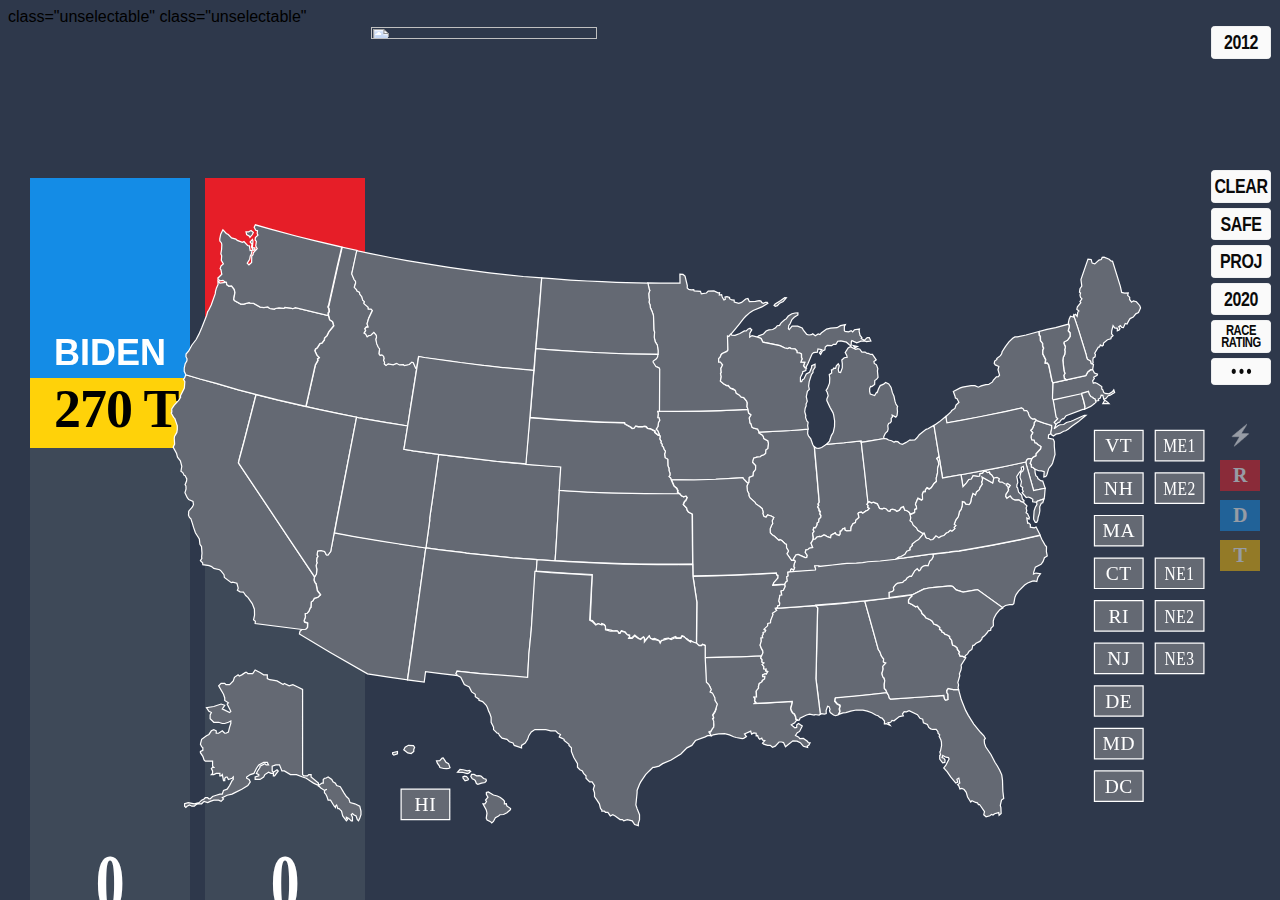
==== electoral.html @ 4f3a5878 "Add files via upload" ====
<!DOCTYPE html>
<html lang="en">
<head>
	<meta charset="UTF-8">
	<title>Road to 270</title>
	<meta name="viewport" content="width=device-width, initial-scale=2">
	<script src="assets/scripts/jquery-3.5.1.min.js"></script>
</head>

<body id="bkgdGrad" scroll="no" style="overflow: hidden;" onload="loadStart()">
<div id="loadOverlay" style="background-color: rgb(26,33,44); position:absolute; top:0px; left:0px; width:100%; height:120%; z-index:2000;"></div>

<div id="data" class="grayState"></div>

<table id="startAnimBox" class="unselectable"></table>

<table id="longPressDataBox"> class="unselectable" <th id="stateDetailText"></th></table>

<div id="tallyBackgroundLeft" onclick="selectDem()"></div>
<div id="tallyBackgroundRight" onclick="selectRep()"></div>

<div id="demTally" onclick="selectDem()"></div>
<div id="gopTally" onclick="selectRep()"></div>

<table id="demBar" class="unselectable" onclick="selectDem()"><th id="blueTotal">0</th></table>
<table id="gopBar" class="unselectable" onclick="selectRep()"><th id="redTotal">0</th></table>

<table id="demCandidate" class="unselectable" onclick="selectDem()"></table>
<table id="gopCandidate" class="unselectable" onclick="selectRep()"></table>

<table id="gopSurname" class="unselectable" onclick="selectRep()"><th id="redSurname">DEM</th></table>
<table id="demSurname" class="unselectable" onclick="selectDem()"><th id="blueSurname">GOP</th></table>

<img src="assets/images/candidates/biden.png" id="demImg" onclick="selectDem()">
<img src="assets/images/party/smallRColor.png" id="gopImg" onclick="selectRep()">

<table id="candidateCoverLeft"></table>
<table id="candidateCoverRight"></table>

<table id="tallyCoverBox"></table>

<table id="pathsBox"> class="unselectable"</table>

<div id="totalToWin" class="unselectable" onclick="removeSelections()"></div>
<table id="totalToWinText" class="unselectable"><th onclick="removeSelections()"; id="centerTextSet"></th></table>
<img src="tick.gif" id="tickGif"/>

<table id="bottomBar"><th style="font-size: 56px; line-height: 90px; text-align:center; opacity: 1"></th></table>
<table id="controlBar"></table>

<table id="buttonBlank" class="buttonDefault unselectable">
<th onclick="clearStates()" oncontextmenu="emptyStates()">CLEAR</th>
</table>

<table id="buttonSafe" class="buttonDefault unselectable">
<th onclick="safeStates()" class="unselectable" oncontextmenu="safeStatesFill()" >SAFE</th>
</table>

<table id="button2024" class="buttonDefault unselectable">
<th onclick="pres2024()" oncontextmenu="reloadPage()">PROJ</th>
</table>

<table id="button2020" class="buttonDefault unselectable"><th onclick="pres2020()">2020</th></table>
<table id="button2016" class="buttonDefault isHidden unselectable"><th onclick="pres2016()" oncontextmenu="pres2012()">2016</th></table>
<table id="button2012" class="buttonDefault unselectable"><th onclick="pres2012()">2012</th></table>

<table id="buttonCNNratings" class="buttonDefault unselectable">
<th style="font-size: 14px; line-height: 12px; letter-spacing: -0.5px; text-align:center;" onclick="cnnRating()">RACE RATING</th>
</table>

<table id="buttonPollsClose" class="buttonDefaultSlim isHidden unselectable">
<th onclick="closePolls()" oncontextmenu="pollsAtSeven()">POLLS</th>
</table>

<table id="buttonSolidify" class="buttonDefaultSlim isHidden unselectable">
<th onclick="darkenAll()" oncontextmenu="lightenAll()">DARKEN</th>
</table>

<table id="buttonFill" class="buttonDefaultSlim isHidden unselectable">
<th onclick="fillBlue()" oncontextmenu="fillRed()">FILL</th>
</table>

<table id="buttonHighlightStates" class="buttonDefaultSlim isHidden unselectable">
<th onclick="toggleColor()" oncontextmenu="toggleColor()">TOGGLE</th>
</table>

<table id="buttonElectoralCollege" class="buttonDefaultSlim isHidden unselectable">
<th id="buttonElectoralCollegeText" onclick="selectElectoralCollege()"></th>
</table>

<table id="buttonShowHideColors" class="buttonDefaultSlim isHidden unselectable">
<th id="buttonShowHideColorsText" onclick="clickShowHideColors(); setTimeout(hideMenu, 1250)" oncontextmenu="toggleColor(); setTimeout(hideMenu, 1250)">COLORS</th>
</table>

<table id="buttonShowHideStateLabel" class="buttonDefaultSlim isHidden unselectable">
<th id="buttonShowHideStateLabelText" onclick="clickShowHideStateLabels(); setTimeout(hideMenu, 1250)" oncontextmenu="clickShowHideStateLabels(); electoralText(); setTimeout(hideMenu, 1250)" >LABELS</th>
</table>

<table id="buttonLabelText" class="buttonDefaultSlim isHidden unselectable">
<th id="buttonLabelTextText" onclick="electoralText(); setTimeout(hideMenu, 1250)">TEXT</th>
</table>

<table id="buttonPaths" class="buttonDefaultSlim isHidden unselectable">
<th onclick="showPaths()">PATHS</th>
</table>

<table id="buttonMenu" class="buttonDefaultSlim unselectable"><th onclick="showHideMenu()">···</th></table>

<table id="buttonSelectedMagic" class="unselectable partyButton"><th>⚡</th></table>
<table id="buttonSelectedDem" class="unselectable partyButton"><th>D</th></table>
<table id="buttonSelectedRep" class="unselectable partyButton"><th>R</th></table>
<table id="buttonSelectedToss" class="unselectable partyButton"><th>T</th></table>

<table id="buttonAreaRemoveSelection" class="buttonDefault unselectable" onclick="removeSelections()"></table>
<table id="buttonAreaSelectedMagic" class="buttonDefault unselectable" onclick="selectMagic()" oncontextmenu="toggleColor()"></table>
<table id="buttonAreaSelectedDem" class="buttonDefault unselectable" onclick="selectDem()"></table>
<table id="buttonAreaSelectedRep" class="buttonDefault unselectable" onclick="selectRep()"></table>
<table id="buttonAreaSelectedToss" class="buttonDefault unselectable" onclick="selectToss()" oncontextmenu="toggleColor()"></table>

<table id="pollsAtSeven" table-layout:fixed; class="pollButton unselectable">
<th onclick="pollsAtSeven();centerText()"; oncontextmenu="pollsAtSeven();safeStatesFill()" >POLLS<br>7PM</th>
</table>

<table id="pollsAtSevenThirty" table-layout:fixed; class="pollButton unselectable">
<th onclick="pollsAtSevenThirty();centerText()"; oncontextmenu="pollsAtSevenThirty();safeStatesFill()" >POLLS<br>7:30PM</th>
</table>

<table id="pollsAtEight" table-layout:fixed; class="pollButton unselectable">
<th onclick="pollsAtEight();centerText()"; oncontextmenu="pollsAtEight();safeStatesFill()" >POLLS<br>8PM</th>
</table>

<table id="pollsAtEightThirty" table-layout:fixed; class="pollButton unselectable">
<th onclick="pollsAtEightThirty();centerText()"; oncontextmenu="pollsAtEightThirty();safeStatesFill()" >POLLS<br>8:30PM</th>
</table>

<table id="pollsAtNine" table-layout:fixed; class="pollButton unselectable">
<th onclick="pollsAtNine();centerText()"; oncontextmenu="pollsAtNine();safeStatesFill()" >POLLS<br>9PM</th>
</table>

<table id="pollsAtTen" table-layout:fixed; class="pollButton unselectable">
<th onclick="pollsAtTen();centerText()"; oncontextmenu="pollsAtTen();safeStatesFill()" >POLLS<br>10PM</th>
</table>

<table id="pollsAtEleven" table-layout:fixed; class="pollButton unselectable">
<th onclick="pollsAtEleven();centerText()"; oncontextmenu="pollsAtEleven();safeStatesFill()" >POLLS<br>11PM</th>
</table>

<table id="pollsAtTwelve" table-layout:fixed; class="pollButton unselectable">
<th onclick="pollsAtTwelve();centerText()"; oncontextmenu="pollsAtTwelve();safeStatesFill()" >POLLS<br>12AM</th>
</table>

<table id="pollsAtOne" table-layout:fixed; class="pollButton unselectable">
<th onclick="pollsAtOne();centerText()"; oncontextmenu="pollsAtOne();safeStatesFill()">POLLS<br>1AM</th>
</table>

<div class= "mapHolder unselectable" id="nationalMap"> <svg width="1040" height="680" viewBox="0 0 855 540">
<g id="map">
	<path id="AK" class="state" d="M109,385v68l1,1h3l1-1h2v2l6,5v2l3-2h1v-3l1-1h1l2-1l3,2l1,2l2,1l1,2l3,1l3,5l2,3l2,2l1,3l4,1l4,2l1,4v3l-1,3l-1,2
		l-1-1l-1-3l-2-1l-1-1l-1,1l1,2v3h-1l-2-2l-2-1v1l1,1l-1,1l-3-4l-1-4l-1-1l-1-1h-1l-1-3l-1,1v1l-1-1l-3-5h-2l-1-3l-1-2l-1-1v-2l2-1
		l0,0l-2,1l-3-2l-2-2l-4-2l-3-2l-3-2l-3-1l-5-2h-4h-1l-5-3h-2l-2-5h-3l-3,1v4l1,1l3-2l1,1l-3,4h-1v-2h-2l-2-1l-3,2l-1,2l-3,2h-4v-2
		l3-1v-1l-2-1l1-2l2-3v-1l4-2l1,1h2l-1-2h-3l-4,2l-2,3l-1,2l-1,2l-3,1l-3,2v1l2,1l1,2l-2,3l-5,3l-6,3l-2,1l-4,1l-4,2l1,1l-2,2l-2-1
		h-4l-3,1l-2,1l-3-1l-2,2h-3l-2,1l-1,1h-2l-2-1l-2,1l-1,1l-1-1v-2l3-1l5,1l4-1l2-2l2-1l1-1h2l1,1h1l2-2l3-1l3-1h1h1l1-3l3-1l2-3l2-4
		l1-1v-2l-1,1l-3,1l-1-2h-1l-1,1v2h-1l-1-5l-1,1h-1v-2h-3l-2,1h-2l1-1v-2l-1-2l1-1h1l-1-1v-4h-1h-5l-1-1l-1-3l-2-3v-1l2-1v-2l-1-1
		l-1-2l1-4l4-3l2-1l2-3l2-1l2,1v2h2l3-2l1,1l1,1h1l2-1l1-4l1-3l0,0v-2l-2,1l-3,1h-2l-3-1h-4l-3-3v-3l1-2l-2-1l-2-3l6-1l3-1l3-1l3,1
		l-2,3l6,3l1-1l-3-6l1-1l-3-2v-1v-1l-1-3l-4-7l2-2h3l1,1h3l3-3l1-3l3-2l1,1l2-1l3-2h1l1,1h4l2-3l4,2l3,2h3v3l2,1l6,1l5,3l1-1l4,2
		l3-1l4,2l4,2V385z"/>
	<path id="AL" class="state" d="M571.2,310.3l3.5,12.4l7.7,27.6l1.2,1.6l1.3,3.6l1.8,2.4l-0.2,2.4l2,0.9L586,364l0.3,2.3l-1,3.5l0.6,2.7l1.2,1.3
		l0.5,2l-0.4,3.1l0.1,3.4l1.3,1.4l0.8,2l-14.6,1.8l-10.3,1.1l-17.7,1.6l-0.4,2.6l1.9,2.2l2.2,1.1l0.3,0.8l-0.7,2.1l0.5,2.3l-1.2,2.5
		l-2.2,0.8l-1.7-0.6l-2.7-2l-0.6-1.5l0.4-1.3l-0.8-2l-1.2-0.4l-1.2,3.5l0.1,2.5l-1.6,0.4l-2.2-0.3l-1,0.5l-3.6-29.1l0.3-10.8
		l0.5-24.6l0.6-22.8l-1.8-1.9l-0.1-0.2l20.9-1.6L571.2,310.3z"/>
	<path id="AR" class="state" d="M486.3,355.5l-17,0.7l-29.2,0.7l-0.2-10.3l-2.2-0.7l-0.7,0.8l-2.6,0.1l-1.5-1.6l0.2-24.3l0.1-9.6L430,290l22.9-0.5
		l11.9-0.4l14.5-0.6l19.2-1.1l0.2,1.4l1.2,0.7l-0.1,2.2l-3.4,3.8l-0.8,1.9l9.9-0.7l0.3,1.8l-1.5,3.3l-1.9,0.5l0.5,3.3l-1.5,0.2
		l-0.8,4.8l0.7,1.6l-0.3,2l-1.2,0.1l-0.4,1.7l-1.6,0.7l1.1,1.7l-3.5,2.3l0.5,1l-2,5l-0.1,1.9l-2.2,0.6l-0.2,1.9l-2.9,2.7l1.4,1
		l-0.5,1.2l-1.7,0.5l0.2,1.4l-0.9,1.2l0.4,1.7L486,341l0.2,2.8l-1,3.1l1.3,3.2l0.8,1.1l0.3,2L486.3,355.5z"/>
	<path id="AZ" class="state" d="M210.3,266.6l-11.2,80.9l-3.9,27.6l-15.4-2.2l-17.4-2.7l-31-17.8l-25-15l0.5-2.3l1.8-1.6l3-0.2l1.4-1.5l0.1-3.4
		l-2.5-0.9l-0.4-1.2l1.1-3.2l-0.2-2.6l1.6-0.3l1.5-1.8l1-2.6l0.6-0.3l0.3-4.5l1.4-1.1l1.1-2l2.8-0.8l2.3-2.1l-2.6-3.4l-1-5.4l-1-1.3
		l-0.8-2.1l0.5-2.6l1.5-2.4l0.3-3.6l-0.6-3.4l0.8-2.2l-0.4-0.9l0.2-3l0.9-1.2l-0.7-1.5l0.5-3.1l2.7-0.4l3,0.8l1.5,2.8l1.3,0.1
		l2.2-2.9l2.9-15.4l16.2,3l23.4,4l13.7,2.1l0.4,0.2L210.3,266.6z"/>
	<path id="CA" class="state" d="M13,124.3l11.8,3.5l13.3,3.6l18.3,5.4l14.3,3.7l-9.8,38.2l-3.7,13.7l-1,4.3l24,35.9l17.5,26.3l21.1,31.5l-0.5,2.6
		l0.8,2.1l1,1.3l1,5.4l2.6,3.4l-2.3,2.1l-2.8,0.8l-1.1,2l-1.4,1.1l-0.3,4.5l-0.6,0.3l-1,2.6l-1.5,1.8l-1.6,0.3l0.2,2.6l-1.1,3.2
		l0.4,1.2l2.5,0.9L113,332l-1.4,1.5l-3,0.2L70,328.8l0.2-1.8l-1.5-1.2l0.8-3.9l-0.1-4.9l-1.8-4.6l-3.4-4.9l-1.9-1.7l-2-2.9l-2.7-0.1
		l-2.2-1.3l0.7-1.8l-1.1-4l-3.5-0.9l-1.1,0.4l-5.7-4.3l-0.3-2.2l-2.3-3l-1.3-1.1l-4.8-1.1l-1.8-1.5l-2-0.8l-5.2-0.8l-0.2-1.6
		l-1.8-1.6l1.2-1.9L26,274l0.3-2.9l-0.4-5.6l-1.3-1.8l-0.5-4.4l-3.2-5.1l-1.6-4.6l-0.9-3.1l-1.2-3.8l-1.2-1.1l-0.8-1.9l0.2-3.3
		l3-3.4l0.9-1.9l-0.4-2.7l-3.5-1.5l-1.2-1.5l-1.9-4.2l0.9-3l-0.1-2.5l-0.7-1l1.2-3l0.2-1.8l0,0l-1.4-2.8h-0.7l-1.2-2.4L9,203.6
		l0.7-4.1L8.5,195l-2.3-3l-0.8-3l-2.8-5.2l1.2-2.5l-0.3-4.6l0.2-1.8l1.9-3.2l0.4-2.5v-3l-2.1-6.1L3,159.3l-2-3.5l0.5-0.9l-0.1-2.6
		l2.1-3l3.8-4.1l1.5-2.6L8.4,142l3.4-6.8l0.4-5.3l-1.1-1.8l0.8-1L13,124.3L13,124.3z"/>
	<path id="CO" class="state" d="M302,276.3l-20.3-1.5l-28.3-2.8l-10.1-1.1l-0.1-0.2l-20.8-2.5l-12-1.6l3.1-22.4V242l2.4-16.3l5-36l11.4,1.5l9,1.1
		l27.2,3.2l12.6,1.2l11.5,1l17.1,1.3l11.7,0.8l-1.2,19.3l-2.7,44.9l-0.9,13.3L302,276.3z"/>
	<path id="CT" class="state" d="M725.9,144.7l6-1.3l17.3-4.1l0.1,0.3l1.9,6.6l1,4.5l-0.4,2h-1.3l-13.8,5.2l-1.9,2.6l-0.8-0.2l-1.9,1.6l-0.6,1.2
		l-1.4,0.5l-2,1.7l-1.5-1.9l2.9-2.9l-1.3-1.3L725.9,144.7L725.9,144.7z M760,275v25h40v-25h-40z"/>
	<path id="DE" class="state" d="M719.5,217.7l-9.5,1.9l-5.7-20.4l-0.8-3.2l0.9-1.8l1.1-0.9h3l-0.8,2.6l-0.5,1.2l0.2,0.4
		l0.7,0.4l0.1,2.3l1.1,0.2l1.8,1.5l0.1,2.6l0.6,2.8l1.4,1.1l0.3,1.2l2.3,1.8l1.7,0.3L719.5,217.7L719.5,217.7z M760,380v25h40v-25h-40z"/>
	<path id="FL" class="state" d="M589.4,385.6l1.3,2.1l0.7,2.5l0.9,0.7L621,389l15.2-1.1l0.5,2.7l0.8,1.1l2-0.4l-0.1-4.5l-0.8-1.1l-0.1-1.8l1.2-1.7
		l4.4,0.9l4.2,0.1l2.2,8.1l3.6,8.9l2.2,4.1l4.5,7.2l5.5,6.7l2.8,2.9l1.2,2.2l-0.9,1.1l0.2,2.9l1.1,3l4.2,6.2l3.3,6.4l2.1,3.2
		l1.7,3.1l1.8,4l0.6,4.3l0.3,9.2l0.7,5.9l-1.8,1.4l-1,4.3l0.5,1.9l0.2,4.7l-1.7,1.5l-0.3-2.2l-3.4,1l-1.3,1l-1.2-0.5l-1.4,1.1
		l-3.1,0.9L669,486l0.6-2.6l-4-5.8l-1,0.1l-0.8-1.5l-1.5-0.3l-3-1.4l-1,1l-2.6-4.1l-1.1-3.8l-1.7-2.3l-1.9-0.9l-1.6,0.4l-1-2.8
		l-0.9-0.7l1.8-1.4l-0.8-4l-1.6,1l0.8,2.3L646,460l-4.2-5.1l-2.8-4.2l-2.9-3.2l1.8-2.3l2.6-5L640,439l-2.1-0.3l-2.6-1.5l-0.6,1.9
		l1.5,0.4l1,1.5l-0.2,2l-1.8,0.3l-2.4-3.1v-3l0.7-0.4l-0.6-2.5l0.5-0.7l0.9-4.4l-0.1-2.9l-0.5-2l-1.4-2.8l0.5-1.1l-1.4-1.5l-0.1-1.2
		l-1.4-1.8H627l-1.6-0.5l-1.6-1.2l-1.1-2.4l-3.3-1.4l-0.6-2.9l-2.2-0.8l-2.1-2.9l-6.9-3.3l-2.1,0.9l-1.9-0.2l-1.4,1.9l0.7,1.5
		l-3.3,0.7l-4.4,3.5l-1.6-0.3l-1.1,1.5l-2.1,0.2l1.6,2.3l-3.1-1.4l-1.6,0.1l0.1-2.2l-2-2.5l-1.4-0.3l-1.9-1.6l-1.9-0.6l-3.2-1.9
		l-3.7-1.3l-3.6-0.8l-5.6-0.1l-4.5,0.9l-4,1.2l-2.3,0.3l-3.6,1.2l1.2-2.5l-0.5-2.3l0.7-2.1l-0.3-0.8l-2.2-1.1l-1.9-2.2l0.4-2.6
		l17.7-1.6l10.3-1.1L589.4,385.6z"/>
	<path id="GA" class="state" d="M591.1,307.9l10.9-1.4l7.9-1.3v1.2l-1.7,1.5l-1.1,1.8v2.1l2.9,1.4l2.9,1.9l1.5-0.5l1.4,2.1l1.6,1.7l0.8,2.2l2.2,2
		l0.9,1.5l3.6,1.6l1.7,1.2l1.3,2.3l2.6,0.9l2.4,2l-0.3,1.5l1.7,0.9l0.1,1.1l1.7,0.8l1.1,1.4l1.4,0.2l2.3,1.4v1.3l1.6,1.8l0.8,4.1
		l2.3,0.9l1.6,1.5v0.9l1.8,2.4l-0.5,1l1,2.3h1.8l2.1,1l0.8,0.3l-3.8,6.2l0.2,1.9l-0.4,2.1l-1.2,3.1l0.3,1.5l-1.6,5.6l0.6,2l-0.4,2
		l0.4,1.9l-4.2-0.1l-4.4-0.9l-1.2,1.7l0.1,1.8l0.8,1.1l0.1,4.5l-2,0.4l-0.8-1.1l-0.5-2.7L621,389l-28.7,1.9l-0.9-0.7l-0.7-2.5
		l-1.3-2.1l-0.8-2l-1.3-1.4l-0.1-3.4l0.4-3.1l-0.5-2l-1.2-1.3l-0.6-2.7l1-3.5L586,364l2.5-2.7l-2-0.9l0.2-2.4l-1.8-2.4l-1.3-3.6
		l-1.2-1.6l-7.7-27.6l-3.5-12.4l3.4-0.4L591.1,307.9z"/>
	<path id="HI" class="state" d="M258.9,477.1l1.3-2l-0.8-1.1l2-2.5l-1.3-2.1v-1.7l1.6-0.5l4.2,2.6l3.2,0.8l2.5,1.2l2.3,1.8l1.1,1.3l-0.1,2.1
		l1.6-0.1l0.4,1.9l3.1,2.1l-0.1,0.9l-2.9,2.6l-2.8,1.4l-3,0.2l-1.1,1.1l-2.6,1.4l-1.6,3l-1.4,1.2l-1-1l-2.8-1.3l-0.7-1.6l0.6-4.1
		L260,482l-2.7-4.9L258.9,477.1z M247.3,454.5l0.6-1.6h2.1l2,1.1l2-0.1l1.7,0.3l2.1,2l2,0.6l0.3,1.4l-1.2,1.3l-2.8,0.5l-3,1
		l-1.2-0.7L251,458l-0.8-0.8l-1.7-0.8L247.3,454.5z M240.8,454.8l1.3-0.5l1.7,0.3l1.6,2l-0.5,0.9l-2.3,0.6L241,456L240.8,454.8
		L240.8,454.8z M236.4,451l2-2.2l2.6,0.2l3.4,0.9l1.7-0.3l1.1,0.7l-1.6,1.5l-1.3,0.3l-3.9-1L236.4,451z M219.1,441.7l2.7-0.1
		l1.9-2.1l0.9-0.2l2.3,3.5l2.1,1.2l1.2,3.3l-1.1,0.7l-1.8,0.1L225,448l-3.1-0.8l-0.5-1.4l-1.6-2.2L219.1,441.7L219.1,441.7z
		 M192.2,432.6l1.1-2.1l2.7-1.6l4.1,0.2l1,1.4l-0.7,1.8v1.7l-2.1,1.7l-2.8-0.5L192.2,432.6z M183,436v-1l4-1v2l-3,1L183,436z
		 M190,465v25h40v-25h-40z"/>
	<path id="IA" class="state" d="M402.4,154.4h13.1l21.5-0.3l16.4-0.4l21.9-0.9l0.4,2.9l2.1,1.7l-1.5,2.5l0.7,4.2l0.7,0.5l0.8,2.8l1.4,0.9l3.3,0.7
		l1.2,2.5l-0.1,0.6l2.6,1.7l0.9,1.1l0.5,1.9l3.4,1.9l0.4,2.2l-0.4,3.9l-1.7,1.4l-0.2,2.8l-1.6,1.3l-1.9,0.4l-0.8,1l-2.9,0.3
		l-2.7,0.9l-0.8,3.3l2.5,2.7l-0.1,3.3l-1.8,2.3l-0.2,2.8l-3.2,1.3l-0.2,4.2l-0.6,0.3l-0.9-0.1l-3-3.1l-0.7-1.1l-5.3,0.4l-16.9,1
		l-17.8,0.6l-18.9-0.1l-0.4-1.4l-1.4-1.4l0.8-0.9v-1.9l-0.8-2.2v-1.8l-0.9-2.1l-0.1-5.2l-2.2-1.3l-0.4-3.1l0.7-2.1l-1.3-1.9
		l-0.3-1.4l-1.2-1.3l0.1-1.3l-1.1-1.1l0.3-1.2l-1.2-2.1l0.4-2.1l-0.6-1.1l-1.3-3.2l-1.4-1.6l1.4-2.2l0.5-3.4l1-1.7l-0.6-2.1l-1-0.1
		l0.4-3.2l-0.5-2L402.4,154.4z"/>
	<path id="ID" class="state" d="M195.4,166.4l-15.8-2.5l-0.3-0.1l-23.9-4.1l-2-0.5l-13.8-2.8l-18.6-3.9l-9.1-2.1l7.7-34.1l2.1-3.7l-0.3-1.3l1.4-1
		l-1.8-1.9l-1.8-3.7l0.6-1.5l1.4-1l2.2-3.5l1.6-0.4l2-2.5l0.2-1.7l2-1.9l1.5-3.2l4-4.9l-1-3.4l-2.3-1.4l-1-3.6l-0.1-2.1l0.8-1.2
		l-0.3-2.5l-0.7-1.2l0.6-1.4l7.1-31.7l3.8-16.2l12.3,2.7L149.5,41l2,4.8l1.1,1.3l0.1,1.4l-1.1,3.6l1.9,1.9l0.1,0.9l2.3,1.3l0.2,1.5
		l1.7,2.1l0.7,2.7l1.4,1.3l-0.4,1.6l3.5,3.1l0.1,1.5l2.3-0.1l1.1,1.2l-3.1,6.6l-1.3,4.4l0.9,2.5l-1.6,0.3l-1.1,1.2l0.7,1.5l-1.3,2.1
		l1.2,0.7l1.3,2.3l1.4-1l1.6-0.3l2.5-2.4l2,2.4l0.2,1.7l-0.5,1.9l0.6,3.3l1.3,3l1.1,1.3l-0.4,4.2l0.9,1.2l1.4-0.5l1.4,1.2l0.5,1.9
		l-0.5,1.4l0.8,1.6l-0.2,1.4l1.4,1.3l1.8-1.4l4.1,0.8l2.8-1.2l2.3,1.3l3.3-0.3l0.7,0.9l4.1-0.9l2.1-2l1.2,0.5l2,4.6l0.7,0.3v0.1
		l-5.3,33.4L195.4,166.4z"/>
	<path id="IL" class="state" d="M475.4,213.1l0.6-0.3l0.2-4.2l3.2-1.3l0.2-2.8l1.8-2.3l0.1-3.3l-2.5-2.7l0.8-3.3l2.7-0.9l2.9-0.3l0.8-1l1.9-0.4
		l1.6-1.3l0.2-2.8l1.7-1.4l0.4-3.9l-0.4-2.2l-3.4-1.9l-0.5-1.9l-0.9-1.1l-2.6-1.7l0.1-0.6l26.2-1.4l13.9-1.1l-0.2,3.7l0.7,1.8
		l1.9,2.4l1.6,4.7l1.3,2.2l2.1,23.5l1,11.7l0.9,10.3l-1,1.4l0.6,1.2l-0.9,1.1l1.2,2v1.3l1,0.6l-0.4,1.9l0.9,1.5l-0.2,1.6l-1.4,1.2
		l-0.3,2.5l-1.2,0.8v1.3l-1.4,2.7l-1.3-0.2l-0.6,1.6l0.7,1.6l-1.2,1.6l0.6,3l-0.1,1.9l-1.7,2.8l1.4,3.6l-2.9,0.6l-1.1,1.1l-1.7,0.4
		l-0.4,2l1.6,2.4l-0.4,1.6l-1.3,0.2l-5.9-2.6l-1.7,0.4l-2.1,3.5l0.8,1h-2.4l-3.8-5.4l1.3-2.3l-1.6-2.6l-0.1-2.9l-1.1-0.5l-2.5-2.4
		l-1.7-1l-0.8,0.7l-3.7-3.5l-1.7-0.9l-1.8-1.9l-0.1-3.2l1.2-3l0.9-1.4l-0.4-2.2l1.3-2.8l-2.1-1.2l-3-0.8l-1.3,1.9l-1.8-0.9l-0.9-2.5
		l0.4-0.6l-0.8-3.1l-1.8-1.6l-3.4-2.3l-0.7-1.3l-4.1-3.6l-1-2v-1.5l-1.2-2.3l-0.4-3.9L475.4,213.1z"/>
	<path id="IN" class="state" d="M568.3,179.8l3.2,26.6l1,9.6l1.5,13.6l-1,1.2l1,1.1l-0.4,1.4l1.4,0.9l-1.4,1.5l-1.2,0.4l-2.9,2.1l-1.1-0.9
		l-2.2,0.3l-0.5,0.6l0.7,3.5l-2.6,2.2l-0.3,1.9l-2,1l-1.5,2.6l-0.3,3.1l-3.4,0.2l-1.4-0.7l-0.2-1.6L553,251l-1,1.7l-1,0.2v2.4
		l-0.9,1.1l-2.4-0.7l-0.8-1.4l-3.4,1.9l-0.4,2.1l-2.3-0.7l-2.5-1.4h-1.1l-2,1.2l-1.4-0.2l-2.2,0.7l-1,1.4l-1.8,0.3l0.1-1.9l-0.6-3
		l1.2-1.6l-0.7-1.6l0.6-1.6l1.3,0.2l1.4-2.7v-1.3l1.2-0.8l0.3-2.5l1.4-1.2l0.2-1.6l-0.9-1.5l0.4-1.9l-1-0.6v-1.3l-1.2-2l0.9-1.1
		l-0.6-1.2l1-1.4l-0.9-10.3l-1-11.7l-2.1-23.5l1.6,1.1l2.1,0.2l2.2-0.7l4-2.6l14.7-1.5l13.8-1.4L568.3,179.8z"/>
	<path id="KS" class="state" d="M320.1,219.2l9.3,0.6l13.9,0.7l9.6,0.4l16.1,0.5l21.5,0.4l16,0.1h12.4l1.5,1.8l1.8,0.9l1.8-0.8l1.1,1.3l-1.2,2.7
		l-0.9,0.5l-1.1,2.6l2.7,2.9l0.4,1.6l1.1,1.7l3.2,1.7l0.2,26.1l0.2,15l-12,0.1H401l-14.7-0.1l-13.6-0.3l-19.7-0.7l-26-1.2l-10.4-0.6
		l0.9-13.3L320.1,219.2z"/>
	<path id="KY" class="state" d="M573.8,229.4l0.9-0.9l1.9,1.1l1.8-0.5l3.2,1.3l1.8,3.7l2.2,0.4l1.3-0.5l1.8,0.4l1.5,1.7l1.6,0.4l0.6-1.2l1.4-0.5
		l2.4,0.6l1.2,1.1l2.2-0.9l1.4-2.1l2-0.9l1.1,3l1.9,0.5l1.9,1.4l0.7,1.3l0.7,3l-0.6,2.5l1.5,1.1l1.1,2.5l2.8,2.5l0.9,1.8l4,2.4
		l0.7-0.1l-4.4,5.9l-2.1,1.1l-3.1,2.5l0.2,1.2l-2,1.9l0.1,1.7l-2.8,1.1l-1.5,2.5l-3.3,1.9l-1.6,0.3l-2,1.5l-0.2,0.4l-13,1.4l-10,0.6
		l-4.4,0.7l-5.2,0.4l-7.7,0.3l-3.9,0.3l-8,1l-11.2,1.2v-0.6h-3.4l0.8,2.6l-0.2,0.9l-16.3,1.2h-4.7l0.5-2.3l0.7-0.4l1.6,1.1l0.9-1.9
		l-0.7-0.9l0.2-1.8l1-2.7l-0.5-0.3l-1-1.4l2.1-3.5l1.7-0.4l5.9,2.6l1.3-0.2l0.4-1.6l-1.6-2.4l0.4-2l1.7-0.4l1.1-1.1l2.9-0.6
		l-1.4-3.6l1.8-3.1l1.8-0.3l1-1.4l2.2-0.7l1.4,0.2l2-1.2h1.1l2.5,1.4l2.3,0.7l0.4-2.1l3.4-1.9l0.8,1.4l2.4,0.7l0.9-1.1v-2.4l1-0.2
		l1-1.7l1.7-0.6l0.2,1.6l1.4,0.7l3.4-0.2l0.3-3.1l1.5-2.6l2-1l0.3-1.9l2.6-2.2l-0.7-3.5l0.5-0.6l2.2-0.3l1.1,0.9l2.7-2l1.4-0.5
		l1.4-1.5l-1.4-0.9l0.4-1.4l-1-1.1L573.8,229.4z"/>
	<path id="LA" class="state" d="M440.1,356.9l29.2-0.7l17-0.7l-0.7,1.6l1.2,1.5l-0.2,1.8l1.7,0.8l-1.4,1.3l1.4,1.7L488,366l2.1,0.4l-0.5,1.3l1.8,0.7l-1.3,2.3
		l-0.9-0.5l-2.1,1l0.1,1.2l1.8,0.1l-0.3,2.1l-1.8,1.2l-0.2,1l-2.3,1.4l-0.7,2.6l0.1,1.3l-1.9,2.3l0.2,4.9l-2,0.2l0.9,1.4l-0.5,1.5
		l1.1,1.4l-1,0.8l9.3-0.4l21.5-1.3v1.1l-1.2,4.6l0.6,2.1l0.9,1.5l1.5,1.1l1,2.1l0.3,2.1l1.6,0.8l-1.5,0.6l-1,1.6l-2.8,1.6l2.9,2.4
		l1.5-0.3l0.1-2.2l1.4-1l3.1,2l-2.2,4.5l-1.9,1l-1.5,2.4l2.7,1.4l0.8,1.1l3-0.1l3.5,2.4l0.5,1.1l1.5,0.1l-0.9,1.8l-1.3,0.8l0.2,1.1
		l-3.5-0.9l-2.5-2.9l-2.7-1.3l-3.4-0.3l-6.1,4.9l-1.6-3.4l-1.5-0.5h-2.2l-3.1,3.4l-2.3,0.9l-1.8-1.5h-2.2l-3.2-1l-1-0.9l1.9-2
		l-1.9-0.5l-0.6-1.6l-1.7,0.9l-1-1.1l-0.7-1.9l-1.2,0.2V419l-1.9-0.2l-1.9,0.9l-0.7-2.4l-5.1,2.3l1.6,2.1l-2.3,1.5l-1.2,0.2
		l-4.9-0.9l-2.1-0.6l-3.5-1.5l-3.9-1.1l-5,0.2l-4.5,0.8l-1.6,0.9l-1.5-2.4l1.1-0.9l1.1-2.5l1.1-1.2l0.3-1.9l-0.3-2.7l-0.8-1.8l1-1.1
		l-0.6-2.5l1.7-2.4l1-2.5l-0.3-1.2l0.8-2.6l-1.5-2.9l-0.4-1.8l-1.8-4.4l-1.5-0.9l0.2-2.5l-0.3-1.7l-1.5-2.3l-2.2-2L440.1,356.9z"/>
	<path id="MA" class="state" d="M772,148l-5.1,0.1l1.6-3l2.5,1.9L772,148z M725.8,130.9l11.1-2.4l16-3.5l1.6-2.9l2.4-1.9l1.6-0.2l1.5,2.9l2.5,0.9
		l-0.3,1l-2.8,1.5l0.5,1l-1.4,2l0.6,1.9l1.4-0.4l1.8,0.7l3.7,2.5v2l0.9,0.7l0.7,2.1l1.2,0.8l3.2,0.4l3-2l0.9-1.3l0.7,2.2l-4,2.4
		l-1.3,0.2l-1.7,2.2l-1.9,0.8l-0.8-3.3l-1.4-0.1l-0.7,2.4l-1.6,0.7l0.3,1.3L761,146l-0.9-2l-0.9-0.1l-0.6-0.6l-1.8-0.9l-1.3-1.9
		l-0.6-2.3l-5.7,1.7l-17.4,3.8l-6,1.3l-0.5-0.6L725.8,130.9L725.8,130.9z M760,240v25h40v-25h-40z"/>
	<path id="MD" class="state" d="M650.3,206.4l28.1-5.2l7.8-1.6l17.3-3.7l0.8,3.2l5.7,20.4l9.5-1.9l-0.6,7.2l-0.4,1.5l-5.5,1.9l-0.5,1l-3.3-0.5
		l0.1-2.1l-1.8-1.1l-1.8-0.7l-1.8,0.4l-3.4-3.9l1-1.2l-0.8-1.5l0.3-1.6l-1.7-1.3l0.7-3.7l-1.3-3.5l0.8-3.9l1.6-1.1l0.8-1.7l-0.4-2.1
		l-1.7,0.8l0.3,1.9l-2.2,2.8l-1.8,2.8l0.6,2.7l0.3,2.3l-0.7,1.6l-0.2,1.9l0.7,0.7l0.9,3.7l2.4,2.3l0.7,3.2l1.3,1.3l-0.3,1.6l-2-0.7
		l-2-1.5l-3.1,0.2l-2-0.7l-2-2.6l-2.5,2.2l-1.4-2.1l0.3-1.4l1.3-1.9l1-1.8l-0.2-1.4l1.5-2.3l-2.3-1.6l-0.9,1.4l-1.6-0.4l-2.1-1.4
		l-1.8,0.1l-1.2-1.1l0.7-1.7l-1.9-1.2l-2.3,0.2l-1.7-2.8l-1.6-1.1l-0.2-1.2L672,205l-1.2-1.1l-1.5-0.2l-1.1,1.7l-2.2,0.3l-0.2,2.1
		l-1.5,0.3l-4-0.6l-1.4,2.7l-2.1,0.4l-1.9,2.8l-2.9,3.1L650.3,206.4L650.3,206.4z M760,415v25h40v-25h-40z"/>
	<path id="ME" class="state" d="M759.1,116l-2-0.8l-0.4-2.1l-2.5-1.4l-1.2-4.2l-6.2-20l-4-11.9l1.6-1l1.4,1.6l0.5-3.5l0.9-0.8l-1.7-1.5l0.5-2
		l2.8-3.3l-0.7-1l1.6-2.3l-1.1-1.1l-0.5-1.9l0.5-1.8l-0.9-0.6l0.4-2.8l1.5-2.2l-0.7-5.3l5.8-16.9l2.6,0.3l0.8,3l2.2,0.6l3.4-3.1
		l1.9-0.4l0.8-1.8l1.5-0.2l4.2,1.7l1.5,1.4l1.3,0.3l6.4,20.6l1.1,5l2.4,0.6l3-0.2l-0.5,2l1.7,1.7l-0.1,1.7l1.6,2.2l1.5-1.1l2.5,0.8
		l2.8,3.2l0.6,1.8l-1.7,3.9l-2.2,1l-2.1,2.7l-2.6,1.2l-1.3,2.1l-1.2,2.4l-1.5-0.5l-1.5,3.5l-1.3-0.2l-1.2-1.5l-1.3,0.9l1,1.6
		l-0.7,1.1l-1.5,0.6v-2l-2.2-0.3l-1.3-1.9l-1.1,4.2l-0.1,2.6l1.2,1.5l-1.5,1.2l-0.3,1.3l-2.8,0.8l-3.2,2.7l-0.2,1.7l-1,0.7l-1.5-0.8
		l-0.6,1.6l-1,0.2l-3,5l0.6,1.2l-0.3,1.7l-1.5,0.9l-0.3,1.8l0.2,2.2l-0.8,1.6L759.1,116z"/>
	<path id="MI" class="state" d="M561.7,100.3l3.4,0.8l-1.8,0.9L561.7,100.3z M587.4,176.7
		l-12.8,2.1l-6.3,1l-0.1-1.2l-14,1.6l-14.5,1.3l2.5-2.7l1.5-4.5l1.6-2.8l1-4.5l0.1-4.7l-0.8-5.1l-0.6-1.8l-2.4-4.3l-2.6-5.6v-1.2
		l1.1-2.8l-0.8-2.9l-0.9-1.6l1-1.3l1.8-4.5l0.2-4.3l-0.4-2.7l2-1.4l-0.2-2.6l1.2-0.1l0.5-1.3l1.7,0.2l0.6-2l1.6-1.7l0.8,1.5
		l-0.8,3.4l0.5,2l1.4,0.2l1.4-3.7v-3.6l-0.4-2.9l2-1.9l2.4-0.4l-0.3-1.4l-1.3-2.4l2.4-3.8l1.8-1l4.5,2.1l1.7-0.5l1.6,0.4l1.7,2.3
		h2.7l1.5,1.1h1.2l1.8,0.9h1.5l3.1,4.4l-1.9,1.4l0.3,1.6l1.8,1.1l1.1,3.1l-0.3,2.1l0.5,5.1l-1.1,1.5l-1.6,1.1l-0.1,3.3L577,134
		l-1-0.1l-0.8,1.6v2.7l0.5,1.9l3.6,1.2l1.5-2.5l0.6,0.1l1.1-3.1l1.4-2.6l2.8-1.2l1.6-1.3l2.6,1.2l1.9,2.8l1.1,4.3l1.3,3l0.8,4
		l0.8,2.3l1.4,2.2l-0.4,1l0.3,3.2l-0.4,3.1l-1,1.3l-3-1.6l0.2,1.6l-1,1l0.1,2.4l-0.8,1.3l-1.4,0.6l-0.7,1.6l0.3,2.9l-0.5,1.7
		l-1.8,1.8l-1.3,2.8v1.5H587.4z M496.6,67.2l0.9-1.2l4.3-2.6l3.6-2.5l1.3,0.1l-2.6,3.1l-2.9,1.3l-1.9,2.1l-1.7,0.5L496.6,67.2z
		 M482.9,93.2l1.1-0.9l3.9-1.5l2.2-2.5l2.3-0.9l3.1-0.3l2.4-1.4l1.3-1.7l1.9-0.3l1.3-2.1l2.9-2.6l1.1-0.5l1.9-2.5l3-1.9l2.6-0.6
		l2.3-0.1v1.7l-3,1.9l-1.9,1.9l-1.7,3.8l-0.9,1l-0.3,2.7l0.7,0.7l2.3-2.8h4.6l3.7,1.6l1,1.7l2.8,3.5l1.8,0.5l2-0.3l1.1-0.8l2.1,1.7
		l2.4-1.4l1.4,0.5l1.1-1.3l4.4-3.3l3.4-0.7l5.2-0.4l2.8-1.7l4-0.8l-0.8,1.5v3.3l0.6,0.8l2.9,0.3l2.1-1l1.2,1.1l1.5-1.8l4.1-0.6
		l-0.3,1.7l0.8,3.5l1.5,1.8l-0.5,0.8l2.5,1.5l2.4-2.3h1.7l1.3,2.9l-3.7,0.4l-1.4-0.5l-3.1,0.2l-3.4,1.3l-4-1.8l-0.4,0.5l-0.3,3.7
		l-1.2-0.6l-2.6-2.3l-4.6-1.1l-2.5,0.3l-1.6,2.6h-2l-1.4,1.1l-3.7-0.2l-1.6,1.3l-0.3,2.3l-2,0.9l-1.5,2.8l-1-1.2l1.9-2.7l-3.1-0.6
		l-0.5,2.7l-3.1,0.4l-1.3,1.2l-3.3,7.8l-1.7,3.1l0.3,0.5l-0.9-0.1l-1.3-1.7l1-2.8l-3.2-0.2l1-2.7l-0.5-1.2v-2.7l-1.4-0.9l-2.2-0.2
		l-0.2-1.7l-1.6-1.5l-3.1-0.2l-1.3-0.7l-1.4,0.7l-2.5-0.5l-4-1.9l-14-2.9l-1.5-3L482.9,93.2z"/>
	<path id="MN" class="state" d="M401.1,107.5l0.1-2.9l-0.6-4.7l-1.8-2.9l-0.8-3.6l0.3-4.4l-0.6-1.4l-0.3-11.9l-1.1-3.4l-1.5-3.4l-0.2-2l-0.9-2.3
		l0.4-2.1l-0.4-1.5l-0.2-3.5l0.9-2.7l-0.5-0.8l-1.1-5.2l10.5,0.1h16l-0.1-7.3l2.5,0.2l1.7,1.4l1.9,7.8l-0.1,2l1.3,1.1l1.9,0.4
		l2.2-0.1l0.3,0.9l5.2,0.4l0.7,2.1l4.2-0.7l1.5-1.6l4.7-0.1l3.4,1.5l1.2-0.1l-0.2,2l1.9-0.3l0.5,1.8l1.4,2.5l1.1-0.5l-0.2-1.9
		l1.6-0.4l2.1,0.7v1.1l1.9,1l1.9,0.1l0.1,1.6l3.7,1.1l2.3-0.8l3.4-2.8l1.8-0.5l1.2,2.6l5-0.2l3.1-0.6l1.4,0.4l0.8,1.3l1.3,0.5
		l1.5-0.8l1.6,0.1l0.5,0.8l-4.9,2.9l-7.2,2.9l-2.5,1.6l-3.6,3.2l-1.8,2l-3.8,4.8l-6.8,8.3l0,0l-1.5,1.6l-1-0.4l0,0l0.3,11.4
		l-0.9,1.2l-3.7,1.7l-0.9,0.8l-1,2.5l-1.1,0.9l-0.1,2.7l1.5,0.1l1.8,2.4l-1.4,2.9l0.3,3.5l-0.6,0.6l0.6,2.7l-0.7,3.6l2.6,2.1l0,0
		l2.6,1.6l1.2-0.1l1.9,2.2l4,1.8l0.8,2.5l2.6,1.3l1.5,1.8l2,0.4l2.3,2.9l0.6,1.4l-0.2,3.1l0.9,2.3l-23,0.9l-16.7,0.4l-21.3,0.3
		l-13.4-0.1l0.6-35l-0.5-1.1l-2.6-1l-2.4-3.8l0.2-0.8l2.6-1.9l1-1.5L401.1,107.5z"/>
	<path id="MO" class="state" d="M505.5,296.4l-9.9,0.7l0.8-1.9l3.4-3.8l0.1-2.2l-1.2-0.7l-0.2-1.4l-19.2,1.1l-14.5,0.6l-11.9,0.4l-22.9,0.5
		l-0.1-9.7l-0.2-15l-0.2-26.1l-3.2-1.7l-1.1-1.7l-0.4-1.6l-2.7-2.9l1.1-2.6l0.9-0.5l1.2-2.7l-1.1-1.3l-1.8,0.8l-1.8-0.9l-1.5-1.8
		l-1.7-1.1l0.3-1.3l-1-2l-2.1-1.7l-2.3-5.2l18.5,0.1l17.8-0.6l16.9-1l5.3-0.4l0.7,1.1l3,3.1l0.9,0.1l-1.1,2.8l0.4,3.9l1.2,2.3v1.5
		l1,2l4.1,3.6l0.7,1.3l3.4,2.3l1.8,1.6l0.8,3.1l-0.4,0.6l0.9,2.5l1.8,0.9l1.3-1.9l3,0.8l2.1,1.2l-1.3,2.8l0.4,2.2l-0.9,1.4l-1.2,3
		l0.1,3.2l1.8,1.9l1.7,0.9l3.7,3.5l0.8-0.7l1.7,1l2.5,2.4l1.1,0.5l0.1,2.9l1.6,2.6l-1.3,2.3l3.8,5.4h2.4l0.6,0.7l-1,2.7l-0.2,1.8
		l0.7,0.9l-0.9,1.9l-1.6-1.1l-0.7,0.4l-0.5,2.3l-1,0.1l-0.8,0.1l0.3,3.1l-1.2,0.7l0.5,3.5l-1.3,0.9L505.5,296.4z"/>
	<path id="MS" class="state" d="M516.3,408.2l-1.6-0.8l-0.3-2.1l-1-2.1l-1.5-1.1l-0.9-1.5l-0.6-2.1l1.2-4.6v-1.1L490,394l-9.3,0.4l1-0.8l-1.1-1.4
		l0.5-1.5l-0.9-1.4l2-0.2l-0.2-4.9l1.9-2.3l-0.1-1.3l0.7-2.6l2.3-1.4l0.2-1l1.8-1.2l0.3-2.1l-1.8-0.1l-0.1-1.2l2.1-1l0.9,0.5
		l1.3-2.3l-1.8-0.7l0.5-1.3L488,366l0.3-1.8l-1.4-1.7l1.4-1.3l-1.7-0.8l0.2-1.8l-1.2-1.5l0.7-1.6l1.2-2.7l-0.3-2l-0.8-1.1l-1.3-3.2
		l1-3.1l-0.2-2.8l1.4-0.2l-0.4-1.7l0.9-1.2l-0.2-1.4l1.7-0.5l0.5-1.2l-1.4-1l2.9-2.7l0.2-1.9l2.2-0.6l0.1-1.9l2-5l-0.5-1l3.5-2.3
		l-1.1-1.7l18-1.1l14.9-1.2l1.8,1.9l-0.6,22.8l-0.5,24.6l-0.3,10.8l3.6,29.1l-0.9,0.8l-3.5-0.4l-0.6,0.4l-3.7-0.7l-2.6,0.7l-5.4,2.6
		l-0.4,1.4L516.3,408.2z"/>
	<path id="MT" class="state" d="M305.6,44.6l-1.8,21.6l-0.9,9.9l-2.3,26.7l-1.5,18.1h-0.2l-24.3-2.3h-1.1l-15.6-1.8l-0.7-0.1l-18.5-2.3l-8.1-1.2
		l-21.6-2.9l-4.7-0.9l-1.6,9.9L202,119l-2-4.6l-1.2-0.5l-2.1,2l-4.1,0.9l-0.7-0.9l-3.3,0.3l-2.3-1.3l-2.8,1.2l-4.1-0.8l-1.8,1.4
		l-1.4-1.3l0.2-1.4l-0.8-1.6l0.5-1.4l-0.5-1.9l-1.4-1.2l-1.4,0.5l-0.9-1.2l0.4-4.2l-1.1-1.3l-1.3-3l-0.6-3.3l0.5-1.9l-0.2-1.7
		l-2-2.4l-2.5,2.4l-1.6,0.3l-1.4,1l-1.3-2.3l-1.2-0.7l1.3-2.1l-0.7-1.5l1.1-1.2l1.6-0.3l-0.9-2.5l1.3-4.4l3.1-6.6l-1.1-1.2l-2.3,0.1
		l-0.1-1.5l-3.5-3.1l0.4-1.6l-1.4-1.3l-0.7-2.7l-1.7-2.1l-0.2-1.5l-2.3-1.3l-0.1-0.9l-1.9-1.9l1.1-3.6l-0.1-1.4l-1.1-1.3l-2-4.8
		l4.1-19.1l11.5,2.4l17.1,3.4l12.8,2.3l15.2,2.6l19.3,3l13.1,1.9l20.1,2.6l14.9,1.7l12.9,1.3L305.6,44.6z"/>
	<path id="NC" class="state" d="M627.5,271.7l12.8-1.4l1.7-0.3l6.6-0.8l11.9-2l15.1-2.7l24-4.7l15.7-3.5l1.5,3.5l2.5,4.3l1.3,1.6l-0.1,4l0.7,3.5
		l-2.3,1.5l-1.2,3.2l-1.6,2.2l-4.7,2.3l-1.3,4.1l-0.2,1.6l2-0.8l3.7,0.6l-2.1,2.9l-0.9,3.5l-2.1-0.5L709,294l-3.9,1.5l-2.5,1.6l-5,5
		l-2,2.9l-1,2.4l-0.9,5.1l-1,0.7h-2.6l-3.2,0.8l-2.6,1.6l-20.5-14.7L652,303l-5.7-1.8l-2.9-2.9l-0.8-0.2l-1.1-0.3l-17.6,1.8
		l-4.3,0.9l-9.2,4.6l-8.4,1l-10.9,1.4l-0.1-4.6l2.9-0.8l1-1.2l-0.3-2l1.9-2.5l1.6-1.1l4.2-0.6l0.7-1l1.9-1.1l0.9-1.5l2.3-1.5
		l1.4,0.1l2.6-4.5l2.1-1.8l1.5,1.8l1.2-1l0.6-1.6l1.7-1.3l2.1-0.6l1.8,0.3l1.4-3.8l1.6-1.3l1.2-2.3L627.5,271.7L627.5,271.7z"/>
	<path id="ND" class="state" d="M305.6,44.6l8.6,0.7l14.8,1.1l14,0.8l12.3,0.6l11.6,0.5l16.8,0.4l9.2,0.2l1.1,5.2l0.5,0.8l-0.9,2.7l0.2,3.5
		l0.4,1.5l-0.4,2.1l0.9,2.3l0.2,2l1.5,3.4l1.1,3.4l0.3,11.9l0.6,1.4l-0.3,4.4l0.8,3.6l1.8,2.9l0.6,4.7l-0.1,2.9l-16.4-0.2l-8.5-0.2
		l-14.4-0.5l-9.1-0.4l-16.8-0.9l-20.1-1.3l-15.1-1.2l2.3-26.7l0.9-9.9L305.6,44.6z"/>
	<path id="NE" class="state" d="M418.8,222.1h-12.4l-16-0.1l-21.5-0.4l-16.1-0.5l-9.6-0.4l-13.9-0.7l-9.3-0.6l1.2-19.3l-11.7-0.8l-17.1-1.3
		l3.3-38.5l17.6,1.4l15.1,1.1l15.2,0.8l13.1,0.6l16.8,0.5l0.4,1l4.7,2.6l1.3,1.1l1.2-0.1l1.5-1.9l2.2,0.5h3.4l1.9-0.4l1.2,0.4
		l1.2,1.4l2.1,0.2l4.1,2.1l-0.3,0.9l2.9,2.4l0.8-0.1l0.9,0.9l-0.4,2.1l1.2,2.1l-0.3,1.2l1.1,1.1l-0.1,1.3l1.2,1.3l0.3,1.4l1.3,1.9
		l-0.7,2.1l0.4,3.1l2.2,1.3l0.1,5.2l0.9,2.1v1.8l0.8,2.2v1.9l-0.8,0.9l1.4,1.4l0.4,1.4l2.3,5.2l2.1,1.7l1,2l-0.3,1.3L418.8,222.1z"/>

	<path id="ME1" class="state" d="M810,170v25h40v-25h-40z"/>
	<path id="ME2" class="state" d="M810,205v25h40v-25h-40z"/>

	<path id="NE1" class="state" d="M810,275v25h40v-25h-40z"/>
	<path id="NE2" class="state" d="M810,310v25h40v-25h-40z"/>
	<path id="NE3" class="state" d="M810,345v25h40v-25h-40z"/>

	<path id="NH" class="state" d="M758.5,119.9l-1.6,0.2l-2.4,1.9l-1.6,2.9l-16,3.5l-1.5-1.2l-0.5-2.7l0.9-1.4l-0.8-2.5l-0.9-8.4l0.4-2.5l1.1-2.3
		l0.3-2.4l-0.3-1.4l0.6-2.3l-1.3-3.1l0.2-1l2.8-1.5l2.2-3.1l-0.1-2.8l-1.5-1.9l0.9-3.6l-0.6-1.9l-0.2-1.1l0.6-2.7l1.1-2.4l2.3,0.6
		l0.3-1.3l4,11.9l6.2,20l0.6,3l0.6,1.2l2.5,1.4l0.4,2.1l2,0.8L758.5,119.9z M760,205v25h40v-25h-40"/>
	<path id="NJ" class="state" d="M708.5,193.3l1-1.2l2.4-1.2v-1.5l3.8-4.2l0.3-1.8l-2.9-1.8l-0.6-1l-1.4-0.1l-0.7-2.3l-1.9-0.2l-0.6-2.1l0.1-1.7
		l1.3-2.1l-1.7-2.1l1.3-1.2l1.4-3.1l0.2-2l1.7-2l6.3,2.2l6.4,2l0.1,2.1l-0.8,4.1l-0.4,0.9l-1.5,0.8l-0.2,2.6l4.1,0.9l0.8,2v3.5
		l0.6,7l-2,7l-0.8,1.6l-2.4,2.9l-1.5,5.2l-0.9,1.4l-1.6,0.4l0.3-4.4l-2.2-0.6l-2.3-0.1l-3.1-1.3l-1.8-1.5l-1.1-0.2l-0.1-2.3
		l-0.7-0.4l-0.2-0.4l0.5-1.2L708.5,193.3z M760,345v25h40v-25h-40z"/>
	<path id="NM" class="state" d="M210.3,266.6l12,1.6l20.8,2.5l0.1,0.2l10.1,1.1l28.3,2.8l20.3,1.5l-0.7,9.6h-0.6l-3.6,48.2l-1.8,19.3L294,374
		l-58-6l-0.4,1.3l1.7,2.4l-14.5-1.7l-12.7-1.6L209,377l-13.7-1.8l3.9-27.6L210.3,266.6L210.3,266.6z"/>
	<path id="NV" class="state" d="M153.4,159.2l-16.3,83.7l-2.1,11.3l-2.9,15.4l-2.2,2.9l-1.3-0.1l-1.5-2.8l-3-0.8l-2.7,0.4l-0.5,3.1l0.7,1.5
		l-0.9,1.2l-0.2,3l0.4,0.9l-0.8,2.2l0.6,3.4l-0.3,3.6l-1.5,2.4L97.8,259l-17.5-26.3l-24-35.9l1-4.3l3.7-13.7l9.8-38.2l18,4.6
		l23.2,5.3l9.1,2.1l18.6,3.9L153.4,159.2z"/>
	<path id="NY" class="state" d="M725.8,130.9l-0.3,13.2l0.5,0.6l2.5,14.4l1.3,1.3l-2.9,2.9l1.5,1.9l-1.5,3.4l3.1-2.4l1.7-0.8l3-0.2l2.3-1.7l3.8-1
		l1.9-0.8l9-4.1h1.3l-6.4,5.4l-4.7,3.3l-3.6,2.8l-2,1.2l-1.7,0.4l-3.1,1.8l-3.1,0.6l-2.1,1.5l-1.8-1.2l-0.4-1.2l0.8-4.1l-0.1-2.1
		l-6.4-2l-6.3-2.2l-1.2-1l-1.9,0.1l-1.6-1l-1.3-1.9l-0.7-2.5l-1.2-1.5l-2.2-0.1l-0.5-1.2l-1.4-0.9l-13.7,3l-20.8,4.2l-14.6,2.8
		l-12.4,2.2l-0.9-5.2l4.1-3.8l0.9-1.3l2.6-1.7l0.9-2.8l2.4-2.3l-1.7-3.1l-1.2-0.4l-0.3-1.5L644,138l5.7-2.9l1.9-0.7l7-1.2h3.1
		l2.8,1.3l2.4-1.1l3.8-1l2.3-0.1l3.2-2.1l0.6-1.4l2.6-2.8l1.6-0.1l1-1.4l-1.3-4.3l0.7-2.7l-2.9-1.3l-0.9-1.2l0.4-2l1.8-1.2l-0.1-0.8
		l3-2.4l1-1.5l0.4-1.7l2.7-4.3l2.9-3.8l3.1-3l1.8-1.1l2-0.1l7.2-1.5l10.6-2.9l0.2,3.2l0.8,0.6l0.1,3.7l1.8,2.3v2.1l0.8,1.8l-0.7,1.9
		v2.8l2.4,4.8l-0.4,2.8l1.7-0.2l1.2,1.7l2.7,13.1L725.8,130.9L725.8,130.9z"/>
	<path id="OH" class="state" d="M568.3,179.8l6.3-1l12.8-2.1l1.8,0.3l1.5,0.9l2.5,0.6l2.1,1.3l1-0.8l2,0.3l1.7,1.5l2.1,0.6l3.1-1.5l3.2-2.1
		l1.1,0.3l2.8-0.3l1.8-1.7l1.9-2.5l5.6-4.4l1.5-0.5l5-2.9l4.2,25.6l-1.9,1.6l1.2,1.6l0.5,3.1l-1,3.4v3.6l-1.1,4.5l0.2,2.6l-1.9,1.6
		l-2.4,3.6l-1.7,1.1l-1.8-1l-1.3,1.6v1.4l-1.6,0.1l-0.9,2l0.2,4.1l-0.8,0.8l-3.1-1.4l-2,4.8l0.8,1.6l0.2,2.2l-1.5,0.5l-0.1,2.6
		l-2.9,1.3l-1-0.2l-0.5-1l-1.9-1.4l-1.9-0.5l-1.1-3l-2,0.9l-1.4,2.1l-2.2,0.9l-1.2-1.1l-2.4-0.6l-1.4,0.5l-0.6,1.2l-1.6-0.4
		l-1.5-1.7l-1.8-0.4l-1.3,0.5l-2.2-0.4l-1.8-3.7l-3.2-1.3l-1.8,0.5l-1.9-1.1l-0.9,0.9l-1.5-13.6l-1-9.6L568.3,179.8z"/>
	<path id="OK" class="state" d="M429.9,289.8l3.2,21.3l-0.1,9.6l-0.2,24.3l-2.7-1l-2-1.2l-0.9,0.3l-2.1-1.8l-1.4-0.5l-1.3-1.4l-1.6-0.4l-1,1.6
		l-3.8-0.1l-0.5-1l-4.2,1.9l-1.8-0.5l-3.3,0.5l-0.4,1.3h-1.7l-1.1,1.6l-1.3-1.7l-3.3-1.5l-2.1,0.5l-1.7-0.6l-0.6-2l-4,4.2l0.1-2.1
		l-0.7-1.3l-2.6,1.8l-1.4-0.5l-3.3-2.9l-2.6,2.5l-2.1-0.5l0.4-2l-2.2-0.3l-1.3-2.2l-3.1-0.9l-0.9,1.4l-1.1,0.4l-1.4-1.7l-1.1-0.3
		l-1.9,0.5l-2.3-0.9l-4.4-0.9l-0.3-2.5l-0.7-1.2l-2.1-0.8v1.2l-2.9-0.9l-1.9,0.6l-2.9-3.4l-1.8-0.3l1.6-37.5l-16.6-0.8l-17.9-1.1
		l-11.5-0.8l0.7-9.6l14.6,1.1L327,278l26,1.2l19.7,0.7l13.6,0.3l14.7,0.1h16.7l12-0.1L429.9,289.8z"/>
	<path id="OR" class="state" d="M130.2,75.6l1,3.6l2.3,1.4l1,3.4l-4,4.9l-1.5,3.2l-2,1.9l-0.2,1.7l-2,2.5l-1.6,0.4l-2.2,3.5l-1.4,1l-0.6,1.5
		l1.8,3.7l1.8,1.9l-1.4,1l0.3,1.3l-2.1,3.7l-7.7,34.1L88.5,145l-18-4.6l-14.3-3.7L38,131.4l-13.3-3.6L13,124.3l-1.3-2.8v-2.7
		l0.8-3.6l1.4-2.3l0.1-1.7l-0.9-1.8l0.1-2.1l2.2-2.6l2.5-4.7l3.6-4.7l2.3-4.4l2.3-5.3l4-10l0.9-3.2l0.8-1.1l2.1-4.3l3.3-9.4l0.2-1.9
		l0.8-2.8l1.3-2.9l-0.1-3.1L41,49l4.5-0.7l0.9,0.1l0.2,1.8l1.7,1.3l2.3-0.1l2.2,2.7l0.5,2.6l-1,5.8l0.9,1l5.2,2.9l2.1-0.1L65,65
		l0.9,0.5l2.8,0.1l5.4,3.1l3.1,0.4l3.2-0.6l1.5,1.3l4,0.5l0.7-0.5l3-0.5l4,0.4l0.8-0.8l4.9,0.6L101,70l2.1-0.8L130.2,75.6z"/>
	<path id="PA" class="state" d="M703.5,196l-17.3,3.7l-7.8,1.6l-28.1,5.2l-15.1,2.6l-2.9-17.5l-4.2-25.6l4.3-3l5.4-4.4l0.9,5.2l12.4-2.2l14.6-2.8
		l20.8-4.2l13.7-3l1.4,0.9l0.5,1.2l2.2,0.1l1.2,1.5l0.7,2.5l1.3,1.9l1.6,1l1.9-0.1l1.2,1l-1.7,2l-0.2,2l-1.4,3.1l-1.3,1.2l1.7,2.1
		l-1.3,2.1l-0.1,1.7l0.6,2.1l1.9,0.2l0.7,2.3l1.4,0.1l0.6,1l2.9,1.8l-0.3,1.8l-3.8,4.2v1.5l-2.4,1.2l-1,1.2h-3l-1.1,0.9L703.5,196z"/>
	<path id="RI" class="state" d="M749.4,139.6l5.7-1.7l0.6,2.3l1.3,1.9l1.8,0.9l0.1,0.5l0.5,0.2l0.9,0.1l1,3l-0.9,0.8l-0.6,0.5l-1.3,1.1l-1.6,1.1
		l-5,2.3l0.4-2l-1-4.5L749.4,139.6L749.4,139.6z M760,310v25h40v-25h-40z"/>
	<path id="SC" class="state" d="M610,305.3l9.6-4.8l4.3-0.9l17.6-1.8l1.9,0.5l2.9,2.9l5.7,1.8l11.8-2.1l20.9,15l-2.5,1.5l-3,3.7l-1.8,3.4l-0.6,2.2
		l0.1,4l-2,2l-0.2,1.7l-1.9,0.4l-1.2,1.8l-2,2.3l-1.8,1.3l-0.4,1.5l-1.6,1.8l-3.1,1.5l-1.8,1.8H660l-0.4,1.9l-0.4,1.4l-2.2,1.5
		l-1.3,2.2l-1.8,1.3l-0.4,1.5l-2.1-1h-1.8l-1-2.3l0.5-1l-1.8-2.4V349l-1.6-1.5l-2.3-0.9l-0.8-4.1l-1.6-1.8v-1.3l-2.3-1.4l-1.4-0.2
		l-1.1-1.4l-1.7-0.8l-0.1-1.1l-1.7-0.9l0.3-1.5l-2.4-2l-2.6-0.9l-1.3-2.3l-1.7-1.2l-3.6-1.6l-0.9-1.5l-2.2-2l-0.8-2.2l-1.6-1.7
		l-1.4-2.1l-1.5,0.5l-2.9-1.9l-2.9-1.4v-2.1l1.1-1.8l1.7-1.5V305.3z"/>
	<path id="SD" class="state" d="M300.7,102.8l15.1,1.2l20.1,1.3l16.8,0.9l9.1,0.4l14.4,0.5l8.5,0.2l16.4,0.2l-0.2,2.1l-1,1.5l-2.6,1.9l-0.2,0.8
		l2.4,3.8l2.6,1l0.5,1.1l-0.2,34.6h-1.5l0.5,2l-0.4,3.2l1,0.1l0.6,2.1l-1,1.7l-0.5,3.4l-1.4,2.2l1.4,1.6l1.3,3.2l-0.8,0.1l-2.9-2.4
		l0.3-0.9l-4.1-2.1l-2.1-0.2l-1.2-1.4l-1.2-0.4l-1.9,0.4h-3.4l-2.2-0.5l-1.5,1.9l-1.2,0.1l-1.3-1.1l-4.7-2.6l-0.4-1l-16.8-0.5
		l-13.1-0.6l-15.2-0.8l-15.1-1.1l-17.6-1.4l3.2-38.4h0.2L300.7,102.8z"/>
	<path id="TN" class="state" d="M497.8,316.4l1.6-0.7l0.4-1.7l1.2-0.1l0.3-2l-0.7-1.6l0.8-4.8l1.5-0.2l-0.5-3.3l1.9-0.5l1.5-3.3l-0.3-1.8l0.7-1.6
		l1.3-0.9l-0.5-3.5l1.2-0.7l-0.3-3.1l0.8-0.1l1-0.1l4.6-0.4l16.3-1.2l0.2-0.9l-0.8-2.6h3.4v0.6l11.2-1.2l8-1l3.9-0.3l7.7-0.3
		l5.2-0.4l4.4-0.7l10-0.6l13-1.4l0.2-0.4l6.3-0.7l20.1-2.9l0.1-0.4h3.8l0.1,2.3l-1.2,2.3l-1.6,1.3l-1.4,3.8l-1.8-0.3l-2.1,0.6
		l-1.7,1.3l-0.6,1.6l-1.2,1l-1.5-1.8l-2.1,1.8l-2.6,4.5l-1.4-0.1l-2.3,1.5l-0.9,1.5l-1.9,1.1l-0.7,1l-4.2,0.6l-1.6,1.1l-1.9,2.5
		l0.3,2l-1,1.2l-2.9,0.8l0.1,4.6l-16.5,2l-3.4,0.4l-19.6,1.9l-20.9,1.6l0.1,0.2l-14.9,1.2L497.8,316.4z"/>
	<path id="TX" class="state" d="M440,357l1,20l2,2l2,4l-1,2l2,1l2,4v2l2,3l-1,3l-1,3l-2,3l1,2l-1,1l1,2v5l-1,1l-1,2l-2,1l2,3h-3l-2,1l-8,3l-3,4
		l-4,2l-5,5l-8,5l-7,3l-3,2l-4,1h-1l-2,2l-2,2l-2,2l-4,6l-1,2l-2,5v2l-1,10l1,3l2,5v4l0,0l-1,3v2l-3-1l-2-3l-4-1l-3,1l-1-1h-2l-4-3
		l-2-1l-2,1l-2-3h-2l-1-1h-2v-1l-1-1l-1-4l-2-3l-2-3v-3l-1-3l1-3l-2-3h-2l-3-3v-2l-2-2l-1-2l-2-1l-2-2v-3l-3-5l-2-5v-3l-2-2v-1l-4-3
		v-1l-2-1l-2-1l1-2l-2-1l-2-2h-4l-4-1h-3h-4h-2l-3,2l-2,3l-1,3l-2,3l-3,2v2l-3-1l-3-1l-1-2l-3-1l-2-2l-4-1l-2-2l-1-2h-1l-3-3v-2
		l-2-4v-2v-2l-1-3l-1-2l-1-3l-1-2l-3-3l-3-1v-1l-3-2v-2l-3-2l-2-4l-2-1l-2-1l-3-6l-2-1l-2-2l1-2l19,2l15,1l13,1l11,1l1-19l2-20l3-48
		h1l12,1l17,1l17,1l-2,37l2,1l3,3l2-1l3,1v-1l2,1l1,1v3l4,1h3h2h1l1,2h1l1-2l3,1l2,2l2,1l-1,2h3l2-2l3,2l2,1l2-2l1,1v3l4-5l1,2l2,1
		h2l3,1l1,2l1-2l3-1l3-1l2,1l4-2v1h4l1-2l2,1l2,2l3,2v-1l2,1l3,1l2,2h2l1-1l2,1V357z"/>
	<path id="UT" class="state" d="M153.4,159.2l2,0.5l23.9,4.1l0.3,0.1l15.8,2.5l-3.1,19.2l7.8,1.3l20.8,2.9l-5,36l-2.4,16.3v2.2l-3.1,22.4
		l-21.5-3.1l-0.4-0.2l-13.7-2.1l-23.4-4l-16.2-3l2.1-11.3L153.4,159.2z"/>
	<path id="VA" class="state" d="M712.5,229.2l0.5-1l5.5-1.9l-1,3.2l-1.2,0.4l-1.3,2.9l0.1,3.3l-0.4,2.4l-1,3.1l-0.3,2.3l-0.9,1.7h-1.1l-1.3-2.3
		L710,242l0.4-5.8l1-3l1.3-2.2L712.5,229.2L712.5,229.2z M689.1,217.4l0.3,1.6l-1,1.8l-1.2,1.7l-0.2,1.9l1,1.5l2.7-1.9l1.8,2.3
		l2.2,1l3.1-0.2l2,1.5l1.9,0.7l2.8,2.8l-0.7,1.7l0.6,2.3l-0.6,1.7l1.2,0.7l1.5,3.1l-0.3,1.4l-1.8-0.9l0.7,4.3l0.8-0.3l1.4,1.3v2.2
		l3.3,0.5l1.4-0.6l3.4,6.6l-15.7,3.5l-24,4.7l-15.1,2.7l-11.9,2l-6.3,0.7l-2,0.4l-12.8,1.4l-3.9,0.4l-20.1,2.9l-6.3,0.7l2-1.5
		l1.6-0.3l3.3-1.9l1.5-2.5l2.8-1.1l-0.1-1.7l2-1.9l-0.2-1.2l3.1-2.5l2.1-1.1l5-6l1.3,3.5l1.1,1h1.4l1.5,1.2l1.8-0.4l2.6-3l2.4,1.6
		l1.6-1.1l2.4-0.7l2.2-2.3l1.2-0.2l2-1.9l1.3,0.8l2-1.5l-0.6-1l1.4-1.5l-1.3-1l1.4-3.8l2-2.6l0.9-4.1l1.4-1.8l0.9-3.3l0.1-3.2
		l1.8,0.5l1.2,1.6l3-0.2l0.8-1.2l0.6-3.3l1.4-4.3l1.8,0.7l1-1.7l2.3-2.1l0.4-1.3l2-3l-0.5-1.7l0.8-2l-0.5-2.1l8.8,4.7l0.9-4l2.7-0.5
		l1.9,1.2l-0.7,1.7l1.2,1.1l1.8-0.1l2.1,1.4l1.6,0.4l1.6,1.3L689.1,217.4L689.1,217.4z"/>
	<path id="VT" class="state" d="M736.9,128.5l-11.1,2.4l-0.6-1.6l-2.7-13.1l-1.2-1.7l-1.7,0.2l0.4-2.8l-2.4-4.8v-2.8l0.7-1.9l-0.8-1.8v-2.1
		l-1.8-2.3l-0.1-3.7l-0.8-0.6l-0.2-3.2L721,87l7.1-1.5l10.6-2.9l0.6,1.9l-0.9,3.6l1.5,1.9l0.1,2.8l-2.2,3.1l-2.8,1.5l-0.2,1l1.3,3.1
		l-0.6,2.3l0.3,1.4l-0.3,2.4l-1.1,2.3l-0.4,2.5l0.9,8.4l0.8,2.5l-0.9,1.4l0.5,2.7L736.9,128.5z M760,170v25h40v-25h-40z"/>
	<path id="WA" class="state" d="M65.9,15.1l1.9-2l0.4,1.3l-0.5,5.4l2.1,0.2l-0.1,1.6L68.5,22l-1.6-2.8l0.6-2.2L65.9,15.1z M62.5,6.8l2,0.1l2.1-1.2
		l1.9,1.6L67.7,9l-2,2.3l-0.4-1L63,9L62.5,6.8z M141.2,19.3l-3.8,16.2l-7.1,31.7l-0.6,1.4l0.7,1.2l0.3,2.5l-0.8,1.2l0.1,2.1l-27-6.4
		l-2,0.8l-1.7-0.5l-4.9-0.6l-0.8,0.8l-4-0.4l-3,0.5l-0.7,0.5l-4-0.5l-1.5-1.3L77.2,69l-3.1-0.4l-5.4-3.1l-2.8-0.1L65,65l-4.4,1.2
		l-2.1,0.1l-5.2-2.9l-0.9-1l1-5.8L52.8,54l-2.2-2.7l-2.3,0.1l-1.7-1.3l-0.2-1.8l-0.9-0.1l-2-1.5L40.8,47l-1.5-2.1l3.3-3.2L41.9,38
		l-0.7-1l0.8-2.2l1.9-1.7l-1.7-2.8l0.3-3.8l-0.7-1.6l0.6-3.6l0.2-3.9l-0.3-1.5L41,14.4l-0.1-1.6l0.8-4.1l1.8-3.6l2.8,3L47.9,9
		l2.7,2.8l3.5,1l1.2,1l4.2,1.6l1.3-0.6l3,3.2l1.4,0.3l0.7,3.9l1.6-0.3L66.9,25L66,26.6l-0.5,2.7l-2,3.2l1.4,1.4l2.2-1.9l0.1-5.3
		l1.1-1.1l0.2-1.5l3.2-3.5l-1.2-2.2l0.5-3.8l-1-1.1l0.2-2l2.1-2l-0.6-1.3l0.2-2.3l-1.4-0.4L69.2,3l1-2l12.4,3.6l21.7,5.8l14.5,3.6
		L141.2,19.3z"/>
	<path id="WI" class="state" d="M484.3,171.4l-1.2-2.5l-3.3-0.7l-1.4-0.9l-0.8-2.8l-0.7-0.5l-0.7-4.2l1.5-2.5l-2.1-1.7l-0.4-2.9l-0.8-2.2l0.2-3.1
		L474,146l-2.3-2.9l-2-0.4l-1.8-1.7l-2.3-1.4l-0.8-2.5l-1.8-1.2l-2.2-0.6l-1.9-2.2l-1.2,0.1l-2.6-1.6l-2.6-2.1l0.7-3.6l-0.6-2.7
		l0.6-0.6l-0.3-3.5l1.4-2.9l-1.8-2.4l-1.5-0.1l0.1-2.7l1.1-0.9l1-2.5l0.9-0.8l3.7-1.7l0.9-1.2l-0.4-11.3l1.1,0.3l1.5-2l1,0.8
		l2.6,0.2l4-1.5l3.7-2.2l1.5,0.1l1.7-1.7l1.5-0.5l1.4,1.2l-1.6,2.8l-0.1,3.3l1.9-1.3l4.6,1.3l2.8,1.1l1.5,3l14,2.9l4,1.9l2.5,0.5
		l1.4-0.7l1.3,0.7l3.1,0.2l1.6,1.5l0.2,1.7l2.2,0.2l1.4,0.9v2.7l0.5,1.2l-1,2.7l3.2,0.2l-1,2.8l1.3,1.7l0.9,0.1l-0.3,2.2l-2.5,0.9
		l-0.1,1.1l-1.8,3.5v3.5h1l0.7-1.5l1.2-0.7l1.9-4l2.7-1.5l1.6-3.6l0.2-1.7l2.7-1.3v2.6l-1.7,2.5v1.8l-1.2,1.5l-1.9,5.9l-0.5,3.7
		l0.6,2.7l-1.6,1.6l-0.9,4.4l0.8,3.8l-1,2.3l0.1,1.4l-0.8,2l-0.4,2.8l0.9,3.3l-0.2,1.4l1.2,3.1l0.9,0.9l-0.4,2.8l0.5,2.9l-13.9,1.1
		L484.3,171.4z"/>
	<path id="WV" class="state" d="M650.3,206.4l1.6,9.9l2.9-3.1l1.9-2.8l2.1-0.4l1.4-2.7l4,0.6l1.5-0.3l0.2-2.1l2.2-0.3l1.1-1.7l1.5,0.2l1.2,1.1
		l1.8-0.5l0.2,1.2l1.6,1.1l1.7,2.8l-0.9,3.9l-8.8-4.9l0.5,2.1l-0.8,2l0.5,1.7l-2,3l-0.2,1.4l-2.5,2l-0.8,2.5l-2.1-1.3l-1.3,4.1
		l-0.6,3.3L657,231l-2.6-0.4l-1.2-1.6l-1.8-0.5l-0.1,3.2l-0.9,3.3l-1.4,1.8l-0.9,4.1l-2,2.6l-1.4,3.8l1.3,1l-1.4,1.5l0.6,1l-2.4,2.1
		l-1.3-0.8l-2,1.9l-1.2,0.2l-2.2,2.3l-2.4,0.7l-1.6,1.1l-2.4-1.6l-2.6,3l-1.8,0.4l-1.5-1.2h-1.4l-1.1-1l-1.3-3.5l-1.3,0.2l-4-2.4
		l-0.9-1.8l-2.8-2.5l-1.1-2.5l-1.5-1.1l0.6-2.5l-0.7-3l1,0.2l2.9-1.3l0.1-2.6l1.5-0.5l-0.2-2.2l-0.8-1.6l2-4.8l3.1,1.4l0.8-0.8
		l-0.2-4.1l0.9-2l1.6-0.1V219l1.3-1.6l1.8,1l1.7-1.1l2.4-3.6l1.9-1.6l-0.2-2.6l1.1-4.5v-3.6l1-3.4l-0.5-3.1l-1.2-1.6l1.9-1.6
		l2.9,17.5L650.3,206.4z"/>
	<path id="WY" class="state" d="M220.9,189.8l-20.8-2.9l-7.8-1.3l3.1-19.2l2.2-13.8l5.3-33.4v-0.1l1.6-9.9l4.7,0.9l21.6,2.9l8.1,1.2l18.5,2.3
		l0.7,0.1l15.6,1.8h1.1l24.3,2.3l-3.2,38.4l-3.3,38.5l-11.5-1l-12.6-1.2l-27.2-3.2l-9-1.1L220.9,189.8z"/>
	<path id="DC" class="state" d="M687.5,215.1l0.9-1.4l2.3,1.6l-1.5,2.3l-0.1-1.1L687.5,215.1z M760,450v25h40v-25h-40z"/>

	<text transform="matrix(1.0 0 0 1.0  78 425)" class="t0 st6 t1" id="TEXT-AK">AK</text>
	<text transform="matrix(1.0 0 0 1.0 555 360)" class="t0 st6 t1" id="TEXT-AL">AL</text>
	<text transform="matrix(1.0 0 0 1.0 462 328)" class="t0 st6 t1" id="TEXT-AR">AR</text>
	<text transform="matrix(1.0 0 0 1.0 162 320)" class="t0 st6 t1" id="TEXT-AZ">AZ</text>
	<text transform="matrix(1.0 0 0 1.0  50 255)" class="t0 st6 t1" id="TEXT-CA">CA</text>
	<text transform="matrix(1.0 0 0 1.0 265 240)" class="t0 st6 t1" id="TEXT-CO">CO</text>
	<text transform="matrix(1.0 0 0 1.0 656 441)" class="t0 st6 t1" id="TEXT-FL">FL</text>
	<text transform="matrix(1.0 0 0 1.0 610 355)" class="t0 st6 t1" id="TEXT-GA">GA</text>
	<text transform="matrix(1.0 0 0 1.0 443 188)" class="t0 st6 t1" id="TEXT-IA">IA</text>
	<text transform="matrix(1.0 0 0 1.0 150 130)" class="t0 st6 t1" id="TEXT-ID">ID</text>
	<text transform="matrix(1.0 0 0 1.0 510 225)" class="t0 st6 t1" id="TEXT-IL">IL</text>
	<text transform="matrix(1.0 0 0 1.0 552 220)" class="t0 st6 t1" id="TEXT-IN">IN</text>
	<text transform="matrix(1.0 0 0 1.0 370 255)" class="t0 st6 t1" id="TEXT-KS">KS</text>
	<text transform="matrix(1.0 0 0 1.0 580 268)" class="t0 st6 t1" id="TEXT-KY">KY</text>
	<text transform="matrix(0.8 0 0 0.9 465 405)" class="t0 st6 t1" id="TEXT-LA">LA</text>
	<text transform="matrix(1.0 0 0 1.0 767  75)" class="t0 st6 t1" id="TEXT-ME">ME</text>
	<text transform="matrix(1.0 0 0 1.0 565 160)" class="t0 st6 t1" id="TEXT-MI">MI</text>
	<text transform="matrix(1.0 0 0 1.0 425 110)" class="t0 st6 t1" id="TEXT-MN">MN</text>
	<text transform="matrix(1.0 0 0 1.0 460 260)" class="t0 st6 t1" id="TEXT-MO">MO</text>
	<text transform="matrix(1.0 0 0 1.0 510 365)" class="t0 st6 t1" id="TEXT-MS">MS</text>
	<text transform="matrix(1.2 0 0 1.2 225  82)" class="t0 st6 t1" id="TEXT-MT">MT</text>
	<text transform="matrix(1.0 0 0 1.0 670 292)" class="t0 st6 t1" id="TEXT-NC">NC</text>
	<text transform="matrix(1.0 0 0 1.0 350  85)" class="t0 st6 t1" id="TEXT-ND">ND</text>
	<text transform="matrix(1.0 0 0 1.0 355 200)" class="t0 st6 t1" id="TEXT-NE">NE</text>
	<text transform="matrix(1.0 0 0 1.0 248 328)" class="t0 st6 t1" id="TEXT-NM">NM</text>
	<text transform="matrix(1.0 0 0 1.0 104 210)" class="t0 st6 t1" id="TEXT-NV">NV</text>
	<text transform="matrix(1.0 0 0 1.0 702 142)" class="t0 st6 t1" id="TEXT-NY">NY</text>
	<text transform="matrix(1.0 0 0 1.0 600 210)" class="t0 st6 t1" id="TEXT-OH">OH</text>
	<text transform="matrix(1.0 0 0 1.0 385 315)" class="t0 st6 t1" id="TEXT-OK">OK</text>
	<text transform="matrix(1.0 0 0 1.0  70 110)" class="t0 st6 t1" id="TEXT-OR">OR</text>
	<text transform="matrix(1.0 0 0 1.0 670 188)" class="t0 st6 t1" id="TEXT-PA">PA</text>
	<text transform="matrix(1.0 0 0 1.0 650 330)" class="t0 st6 t1" id="TEXT-SC">SC</text>
	<text transform="matrix(1.0 0 0 1.0 350 142)" class="t0 st6 t1" id="TEXT-SD">SD</text>
	<text transform="matrix(1.0 0 0 1.0 558 303)" class="t0 st6 t1" id="TEXT-TN">TN</text>
	<text transform="matrix(1.7 0 0 1.7 358 400)" class="t0 st6 t1" id="TEXT-TX">TX</text>
	<text transform="matrix(1.0 0 0 1.0 177 225)" class="t0 st6 t1" id="TEXT-UT">UT</text>
	<text transform="matrix(1.0 0 0 1.0 675 250)" class="t0 st6 t1" id="TEXT-VA">VA</text>
	<text transform="matrix(1.0 0 0 1.0  95  47)" class="t0 st6 t1" id="TEXT-WA">WA</text>
	<text transform="matrix(1.0 0 0 1.0 492 140)" class="t0 st6 t1" id="TEXT-WI">WI</text>
	<text transform="matrix(0.7 0 0 0.7 632 242)" class="t0 st6 t1" id="TEXT-WV">WV</text>
	<text transform="matrix(1.0 0 0 1.0 245 160)" class="t0 st6 t1" id="TEXT-WY">WY</text>

	<text transform="matrix(1.0 0 0 1.0 210 483)" class="t0 t2" id="TEXT-HI">HI</text>

	<text transform="matrix(1.0 0 0 1.0 780 188)" class="t0 t2" id="TEXT-VT">VT</text>
	<text transform="matrix(1.0 0 0 1.0 780 223)" class="t0 t2" id="TEXT-NH">NH</text>
	<text transform="matrix(1.0 0 0 1.0 780 258)" class="t0 t2" id="TEXT-MA">MA</text>
	<text transform="matrix(1.0 0 0 1.0 780 293)" class="t0 t2" id="TEXT-CT">CT</text>
	<text transform="matrix(1.0 0 0 1.0 780 328)" class="t0 t2" id="TEXT-RI">RI</text>
	<text transform="matrix(1.0 0 0 1.0 780 363)" class="t0 t2" id="TEXT-NJ">NJ</text>
	<text transform="matrix(1.0 0 0 1.0 780 398)" class="t0 t2" id="TEXT-DE">DE</text>
	<text transform="matrix(1.0 0 0 1.0 780 433)" class="t0 t2" id="TEXT-MD">MD</text>
	<text transform="matrix(1.0 0 0 1.0 780 468)" class="t0 t2" id="TEXT-DC">DC</text>

	<text transform="matrix(0.8 0 0 1.0 830 188)" class="t0 t2" id="TEXT-ME1">ME1</text>
	<text transform="matrix(0.8 0 0 1.0 830 223)" class="t0 t2" id="TEXT-ME2">ME2</text>

	<text transform="matrix(0.8 0 0 1.0 830 293)" class="t0 t2" id="TEXT-NE1">NE1</text>
	<text transform="matrix(0.8 0 0 1.0 830 328)" class="t0 t2" id="TEXT-NE2">NE2</text>
	<text transform="matrix(0.8 0 0 1.0 830 363)" class="t0 t2" id="TEXT-NE3">NE3</text>

</g></svg></div>

<table id="headingBox" class="unselectable" table-layout:fixed;>        
<th onclick="coverShow()" class="unselectable" id="testingBoxText">‏‎</th>
</table>

<img src="assets/images/logo.png" id="logoImg" class="unselectable" onclick="coverImage()" style="width: 64px; height: 36px">
<img src="assets/images/newLogo.svg" id="newHeadingLogo" class="unselectable" onclick="coverHide()">

</body>

<script type="text/javascript" src="presets.js"></script>
<script type="text/javascript" src="electoral.js"></script>
<script type="text/javascript" src="safeRaces.js"></script>
<script type="text/javascript" src="projections.js"></script>
<script type="text/javascript" src="assets/jquery-3.6.0.min.js"></script>

<link rel="stylesheet" type="text/css" rel="noopener" href="electoral.css">
</html>
---- electoral.css ----
@font-face {font-family:CondBold; src: url("assets/fonts/Flama-Cond-Bold.otf")}
@font-face {font-family:CondSemi; src: url("assets/fonts/Flama-Cond-Semibold.otf")}
@font-face {font-family:CondMedium; src: url("assets/fonts/Flama-Cond-Medium.otf")}
@font-face {font-family:CondBasic; src: url("assets/fonts/Flama-Cond-Basic.otf")}
@font-face {font-family:SemiBasic; src: url("assets/fonts/Flama-Semi-Basic.otf")}
@font-face {font-family:SemiMedium; src: url("assets/fonts/Flama-Semi-Medium.otf")}
@font-face {font-family:SemiBold; src: url("assets/fonts/Flama-Semi-Bold.otf")}
@font-face {font-family:FlamaSemibold; src: url("assets/fonts/Flama-Semibold.otf")}
@font-face {font-family:FlamaMedium; src: url("assets/fonts/Flama-Medium.otf")}
@font-face {font-family:FlamaBasic; src: url("assets/fonts/Flama-Basic.otf")}
@font-face {font-family:FlamaBook; src: url("assets/fonts/Flama-Book.otf")}

html {
   	font-family: CNNMedium, sans-serif;
	font-variant-numeric: tabular-nums;
	cursor: pointer;
}

.unselectable {
	-o-user-select: none; -webkit-user-select: none;
	-webkit-touch-callout: none; -khtml-user-select: none;
	-moz-user-select: none; -ms-user-select: none;
}

#bkgdGrad {background-color: rgb(46,56,75);}

.svgText {pointer-events: auto;}

#nationalMap {
	position: absolute; display: inline-block; justify-content: center;
  	top: 23.5%; right: 5.5%; margin-top: 0%;
	opacity: 1; transition: 0.5s;
	border: 0px solid white;
}

#nationalMap.paths {margin-top: 2%;}

#testingBox {	
	text-align: left;
	width: 520px;
	font-size: 48px;
	letter-spacing: -1.5px;
	color: #fff;
	cursor:none;
}

.st0 {
	pointer-events: none; user-select: none;
    	-o-user-select: none; -webkit-touch-callout: none;
    	-webkit-user-select: none; -khtml-user-select: none;
	-moz-user-select: none; -ms-user-select: none;
}

.state {fill: var(--stateColor); stroke: #fff; stroke-width: 1px;}
.redProj {fill: var(--redProjectionColor); stroke: #fff; stroke-width: 1px;}
.redState {fill: var(--redStateColor); stroke: #fff; stroke-width: 1px;}
.blueProj {fill: var(--blueProjectionColor); stroke: #fff; stroke-width: 1px;}
.blueState {fill: var(--blueStateColor); stroke: #fff; stroke-width: 1px;}
.yellowState {fill: var(--yellowStateColor); stroke: #fff; stroke-width: 1px;}
.pollsClosed {fill: var(--pollsClosedColor); stroke: #fff; stroke-width: 1px;}

.stateBox {fill: transparent; stroke: rgb(46,56,75); stroke-width: 1.25px;}

#totals {
	table-layout: fixed; text-align: center;
	cursor: none;
	color: white;
	position: fixed;
  	left: 50px; top: 250px;		
}

#headingBox {
	font-family: SemiBold, sans-serif;
	table-layout: fixed;
	color: rgb(0,0,0,0);
	border-collapse: collapse;
	position: fixed;
  	left: 0px;
  	top: 0px;
	width: 0%;
	height: 17%;
	font-size: 24px;
	text-align: left;
	text-indent: 50px;
	background-color: rgb(68,79,94);
	transition: height 0.7s;
}

#longPressDataBox {
	font-family:'FlamaSemibold';
	table-layout: fixed; position: fixed;
	border-collapse: collapse;
  	right: 90px; top: 170px;
	width: 10%; height: 6%;
	font-size: 42px;
	line-height: 48px; letter-spacing: -0.5px;
	text-align: center; color: white;
	opacity: 0; border-radius: 4px;
}

#longPressDataBox.animated {background-color: rgba(73,81,95,0.6); opacity: 1;}

#pathsBox {
	font-family:'FlamaSemibold';
	table-layout: fixed; position: fixed;
	border-collapse: collapse;
  	left: 385px; top: 178px;
	width: 1025px; height: 6%;
	font-size: 42px;
	line-height: 48px; letter-spacing: -0.5px;
	text-align: center; color: white;
	background-color: red;
	opacity: 0; border-radius: 4px;
}

#demCandidate,#gopCandidate {
	position: fixed; table-layout: fixed;
	top: 178px;
	width: 160px; height: 200px;
	transition: 0.7s, background-color 0s;
	clip-path: inset(0 0 0 0);
}

#demCandidate {background-color: var(--blueProjectionColor); left: 30px;}
#gopCandidate {background-color: var(--redProjectionColor); left: 205px;}

#demSurname, #gopSurname {
	font-family: SemiBold, sans-serif;
	position: fixed; table-layout: fixed;
	color: #fff;
	top: 328px; height: 50px;
	font-size: 36px; line-height: 32px;
	text-align: center;
	cursor: url('assets/cursor.png'),auto;
	transition: 0.7s, left, font-size, color, font-family, transform;
	text-overflow: string; text-transform: uppercase;
	background-color: rgb(255,255,255,0);
	clip-path: inset(0px -10px 0px -10px);
	text-overflow: string; white-space: nowrap; transform-origin: center;
}

#demSurname {left: 40px;}
#gopSurname {left: 215px;}

#candidateCoverLeft, #candidateCoverRight {
	table-layout: fixed; position: fixed;
	top: 178px; height: 200px;
	background-color: #2e384b;
	opacity: 0;
}

#candidateCoverLeft {left: 0px; width: 30px;}
#candidateCoverRight {left: 365px; width: 60px;}

#demTally, #gopTally {
	table-layout: fixed; position: fixed;
	height: 475px; top: 448px; width: 160px;
	clip-path: inset(100% 0% 0% 0%);
	transition: 1s, filter 0s;
	filter: brightness(60%);
}

#tallyCoverBox {
	table-layout: fixed; position: fixed;
	left: 30px; top: 923px;
	width: 335px; height: 20px;
	background-color: #2e384b;
	opacity: 1;
}

#demTally {background-color: var(--blueProjectionColor); left: 30px;}
#gopTally {background-color: var(--redProjectionColor); left: 205px;}

#demBar, #gopBar {
	position: fixed; table-layout: fixed;
	text-align: center;
	font-family: FlamaMedium;
	top: 843px; width: 160px;
	height: 64px; line-height: 75px;
	font-size: 80px; color: #fff;
	transform: scaleX(0.72);
	transition: top 1s, margin-top 0.5s;
	letter-spacing: -0.5px;
}

#demBar {left: 30px;}
#gopBar {left: 205px;}

#tickGif {
	position: fixed; opacity: 0;
  	top: 999px; width: 120px; left: 137.5px;
	transition-duration: 0.5s, 0.3s, 0.5s;
	transition-delay: 0.5s, 0s, 0.2s;
	transition-property: top, opacity, left;
}

#demBar.aboveBar,#gopBar.aboveBar {margin-top: 0px;}
#demBar.belowBar,#gopBar.belowBar {margin-top: 90px;}

#demTally.isWinner ~ #demImg {clip-path: inset(0 32.5px 0 32.5px); height: 200px; left: -2.5px;}
#demTally.isWinner ~ #gopImg {clip-path: inset(0 150px 0 150px); height: 150px; left: 215px;}

#demTally.isWinner ~ #demCandidate,#gopTally.isWinner ~ #gopCandidate {width: 335px; left: 30px;}

#demTally.isWinner ~ #gopCandidate {width: 0; left: 365px;}
#gopTally.isWinner ~ #demCandidate {width: 0; left: 30px;}

#gopTally.isWinner ~ #gopImg {clip-path: inset(0 32.5px 0 32.5px); height: 200px; left: -2.5px;}
#gopTally.isWinner ~ #demImg {clip-path: inset(0 150px 0 150px); height: 150px; left: -120px;}

#demTally.notWinner ~ #demBar {top: var(--blueValTopVal)}
#gopTally.notWinner ~ #gopBar {top: var(--redValTopVal)}

#demTally.isWinner ~ #demSurname {clip-path:inset(0% -97.5px 0% -97.5px); margin-left: 80px; opacity: 0;}
#demTally.isWinner ~ #gopSurname {clip-path:inset(0% 50% 0% 50%); margin-left: 80px;}

#gopTally.isWinner ~ #demSurname {clip-path:inset(0% 50% 0% 50%); margin-left: -80px;}
#gopTally.isWinner ~ #gopSurname {clip-path:inset(0% -97.5px 0% -97.5px); margin-left: -80px; opacity: 0;}

#demTally.isWinner~#demBar, #gopTally.isWinner~#gopBar {top:368px;clip-path:inset(0 0 0 0);}

#demTally.isWinner~#tickGif {top: 811px; left: 50px; opacity: 1;}
#gopTally.isWinner~#tickGif {top: 811px; left: 225px; opacity: 1;}

#AK.pollsClosed~#TEXT-AK,#AL.pollsClosed~#TEXT-AL,#AR.pollsClosed~#TEXT-AR,#AZ.pollsClosed~#TEXT-AZ,#CA.pollsClosed~#TEXT-CA,#CO.pollsClosed~#TEXT-CO,#CT.pollsClosed~#TEXT-CT,#DE.pollsClosed~#TEXT-DE,#DC.pollsClosed~#TEXT-DC,#FL.pollsClosed~#TEXT-FL,#GA.pollsClosed~#TEXT-GA,#HI.pollsClosed~#TEXT-HI,#IA.pollsClosed~#TEXT-IA,#ID.pollsClosed~#TEXT-ID,#IL.pollsClosed~#TEXT-IL,#IN.pollsClosed~#TEXT-IN,#KS.pollsClosed~#TEXT-KS,#KY.pollsClosed~#TEXT-KY,#LA.pollsClosed~#TEXT-LA,#MA.pollsClosed~#TEXT-MA,#MD.pollsClosed~#TEXT-MD,#ME.pollsClosed~#TEXT-ME,#ME.pollsClosed~#TEXT-ME1,#ME.pollsClosed~#TEXT-ME2,#MI.pollsClosed~#TEXT-MI,#MN.pollsClosed~#TEXT-MN,#MO.pollsClosed~#TEXT-MO,#MS.pollsClosed~#TEXT-MS,#MT.pollsClosed~#TEXT-MT,#NC.pollsClosed~#TEXT-NC,#ND.pollsClosed~#TEXT-ND,#NE.pollsClosed~#TEXT-NE,#NE1.pollsClosed~#TEXT-NE1,#NE2.pollsClosed~#TEXT-NE2,#NE3.pollsClosed~#TEXT-NE3,#NH.pollsClosed~#TEXT-NH,#NJ.pollsClosed~#TEXT-NJ,#NM.pollsClosed~#TEXT-NM,#NV.pollsClosed~#TEXT-NV,#NY.pollsClosed~#TEXT-NY,#OH.pollsClosed~#TEXT-OH,#OK.pollsClosed~#TEXT-OK,#OR.pollsClosed~#TEXT-OR,#PA.pollsClosed~#TEXT-PA,#RI.pollsClosed~#TEXT-RI,#SC.pollsClosed~#TEXT-SC,#SD.pollsClosed~#TEXT-SD,#TN.pollsClosed~#TEXT-TN,#TX.pollsClosed~#TEXT-TX,#UT.pollsClosed~#TEXT-UT,#VA.pollsClosed~#TEXT-VA,#VT.pollsClosed~#TEXT-VT,#WA.pollsClosed~#TEXT-WA,#WI.pollsClosed~#TEXT-WI,#WV.pollsClosed~#TEXT-WV,#WY.pollsClosed~#TEXT-WY{opacity:0.2; font-family:'FlamaMedium';}

#totalToWin {
	table-layout: fixed;
	text-align: center;
	border-collapse: collapse;
	position: fixed;
  	left: 30px;
  	top: 378px;
	width: 335px;
	height: 70px;
	background-color: rgb(255,210,9);
	clip-path: inset(0 0 0 0);
	transition: 0.5s, clip-path 1s, background-color, font-size;
}

#totalToWinText {
	font-family: CondMedium;
	table-layout: fixed;
	text-align: center;
	border-collapse: collapse;
	position: fixed;
  	left: 30px;
  	top: 375px;
	height: 64px;
	color: black;
	font-size: 64px;
	line-height: 60px;
	opacity: 1;
	clip-path: inset(0% 0 0 0);
	transition: 0.5s, left,transform,font-size,color,background-color 0s;
	text-overflow: string;
    	white-space: nowrap;
}

#totalToWinText.anim {
  animation-duration: 0.5s;
  animation-name: totalToWinTextAnim;
}

#totalToWinText.animAlt {
  animation-duration: 1s;
  animation-name: totalToWinTextAnimAltTwo;
}

#tallyBackgroundLeft, #tallyBackgroundRight {
	table-layout: fixed;
	position: fixed;
	top: 448px;
	width: 160px;
	height: 475px;
	background-color: #3e4958;
}

#tallyBackgroundLeft{left:30px}
#tallyBackgroundRight{left:205px}

#demImg, #gopImg {
	position: fixed;
	top: 178.5px;
	height: 150px;
	opacity: 1;
	transition: 0.7s;
	clip-path: inset(0 70px 0 70px);
}

#demImg {left: -40px;}
#gopImg {left: 135px;}


#logoImg {
	position: fixed;
	left: 720px;
  	bottom: -50px;
	transition: 0.5s;
	opacity: 0;
}

#controlBar {
	table-layout: fixed; position: fixed; text-align: center;
	color: #fff; opacity: 0;	
	background-color: rgba(21, 24, 39, 0.5);
  	right: 0px; top: 0px;
	width: 80px; height: 100%;
	border-left: 1px solid rgba(255,255,255,0.3);
	transition: right 0.5s;
}

#bottomBar {
	table-layout: fixed;
	background-color: rgb(46,56,75);
	position: fixed;
  	bottom: 0px;
	opacity: 0;
  	left: 0px;
	width: 1600px;
	height: 64px;
}

.buttonDefault {
	font-family: FlamaBasic, sans-serif;
	table-layout: fixed;
	text-align: center;	
	position: fixed;
  	right: 9.5px;
	width: 75px;
	height: 32.5px;
	font-size: 20px;
	line-height: 16px;
	letter-spacing: -0.5px;
	color: rgb(10,10,10);
	background-color: rgb(250,250,250);
	border: 0.5px solid rgb(250,250,250);
	border-radius: 4px;
	transition: right 0.5s;
	transform-origin: right center;
	transform: scaleX(0.8);

}

.buttonDefaultSlim {
	font-family: FlamaBasic, sans-serif;
	table-layout: fixed;
	text-align: center;	
	position: fixed;
  	right: 9.5px;
	width: 75px;
	height: 27.5px;
	font-size: 16px;
	line-height: 14px;
	letter-spacing: -1px;
	color: rgb(10,10,10);
	background-color: rgb(250,250,250);
	border: 0.5px solid rgb(250,250,250);
	border-radius: 4px;
	transition: right 0.5s;
	transform-origin: right center;
	transform: scaleX(0.8);
}

.pollButton {
	font-family: FlamaBook, sans-serif;
	text-align: center; position: fixed;
  	top: 995px; right: 0px;
	width: 50px; height: 40px;
	color: rgba(151,154,160,0.175);
	font-size: 13px; line-height: 12px; letter-spacing: -0.5px;
	transition: left 0.5s, right 0.5s, top 0.5s;
}

.pollButton:active {color: #fff}

#buttonBlank {top: 170px;}
#buttonSafe {top: 207.5px;}
#button2024 {top: 245px;}
#button2020 {top: 282.5px;}
#buttonCNNratings {top: 320px;}

#buttonMenu {top: 357.5px; transition: top 0.5s; font-family: FlamaSemibold; font-size: 32px;}

#button2016 {top: 412.5px; right: -75px; transition: 0.5s, right 0s, opacity 0.3s;}
#buttonPollsClose {top: 450px; right: -75px; transition: 0.5s, right 0s, opacity 0.3s;}
#buttonSolidify {top: 482.5px; right: -75px; transition: 0.5s, right 0s, opacity 0.3s;}
#buttonFill {top: 515px; right: -75px; transition: 0.5s, right 0s, opacity 0.3s;}
#buttonHighlightStates {top: 547.5px; right: -75px; margin-right: -75px; transition: 0.5s, right 0s, opacity 0.3s;}
#buttonElectoralCollege {top: 547.5px; right: -75px; transition: 0.5s, right 0s, opacity 0.3s;}
#buttonShowHideColors {top: 580px; right: -75px; transition: 0.5s, right 0s, opacity 0.3s;}
#buttonShowHideStateLabel {top: 612.5px; height: 25px; right: -75px; transition: 0.5s, right 0s, opacity 0.3s;}
#buttonLabelText {top: 642.5px; height: 22.5px; right: -75px; font-size: 16px; transition: 0.5s, right 0s, opacity 0.3s;}
#buttonPaths {top: 670px; right: -75px; font-size: 16px; transition: 0.5s, opacity 0.3s;}


#buttonMenu.isHidden {top: 380px;}

#buttonPaths.isHidden,#button2016.isHidden,#buttonPollsClose.isHidden,#buttonSolidify.isHidden,#buttonFill.isHidden,#buttonHighlightStates.isHidden,#buttonElectoralCollege.isHidden,#buttonShowHideColors.isHidden,#buttonShowHideStateLabel.isHidden,#buttonStateLabelVote.isHidden,#buttonLabelText.isHidden{top: 380px; opacity: 0; pointer-events: none; user-select: none; -moz-user-select: none; -khtml-user-select: none; -webkit-user-select: none; -o-user-select: none;}

#buttonMenu:not(.isHidden)~#buttonSelectedMagic{top: 420px;}
#buttonMenu:not(.isHidden)~#buttonSelectedRep{top: 460px;}
#buttonMenu:not(.isHidden)~#buttonSelectedDem{top: 500px;}
#buttonMenu:not(.isHidden)~#buttonSelectedToss{top: 540px;}

#buttonMenu:not(.isHidden)~#buttonAreaSelectedMagic{top: 410px;}
#buttonMenu:not(.isHidden)~#buttonAreaSelectedRep{top: 450px;}
#buttonMenu:not(.isHidden)~#buttonAreaSelectedDem{top: 490px;}
#buttonMenu:not(.isHidden)~#buttonAreaSelectedToss{top: 530px;}
#buttonMenu:not(.isHidden)~#buttonAreaRemoveSelection{top: 575px; height: 350px;}

.partyButton {
	position: fixed; table-layout: fixed;
	text-align: center; letter-spacing: -0.5px;
	width: 40px; height: 30px; right: 20px;
	opacity: 0.5;
	font-size: 20px; line-height: 25px;
	font-family: FlamaSemibold; color: #fff;
	transition: 0.5s, font-size: 0s;
}

#buttonSelectedMagic {
	color: transparent; text-shadow: 0 0 0 #fff;
  	top: 715px; transition: top 0.5s;
}

#buttonSelectedRep {top: 755px; background-color: var(--redProjectionColor); transition: top 0.5s;}
#buttonSelectedDem {top: 795px; background-color: var(--blueProjectionColor); transition: top 0.5s;}
#buttonSelectedToss {top: 835px; background-color: rgb(247,187,5); transition: top 0.5s;}

#buttonAreaSelectedDem,#buttonAreaSelectedMagic,#buttonAreaSelectedRep,#buttonAreaSelectedToss {
	position: fixed; table-layout: fixed;
	width: 80px; height: 40px; right: 0px;
	opacity: 0; color: #000;
	transform-origin: center;
	transform: scaleX(1);
}

#buttonAreaSelectedMagic{top:705px}
#buttonAreaSelectedRep{top:745px}
#buttonAreaSelectedDem{top:785px}
#buttonAreaSelectedToss{top:825px}

#buttonAreaRemoveSelection {
	position: fixed; table-layout: fixed;
	width: 90px; height: 70px;
	top: 875px; right: 0; opacity: 0;
	transition: top 0.5s, height 0.5s;
}

#pollsAtSeven {right: 100px;}
#pollsAtSevenThirty {right: 160px;}
#pollsAtEight {right: 220px;}
#pollsAtEightThirty {right: 280px;}
#pollsAtNine {right: 340px;}
#pollsAtTen {right: 400px;}
#pollsAtEleven {right: 460px;}
#pollsAtTwelve {right: 520px;}
#pollsAtOne {right: 580px;}

#newHeadingLogo {
	height: 11.5%;
	left: 29%;;
	width: 42%;
	top: 2.75%;
	position: fixed;
	opacity: 1;
	transition: 0.7s;
}

#loadOverlay{display: none;}

@keyframes totalToWinTextAnimAlt {
0% {transform: scale(1);}
40% {transform: scale(0.7,0);}
60% {transform: scale(0.7,0);}
100% {transform: scale(1);}
}

@keyframes totalToWinTextAnimAltTwo {
0% {transform: scale(1);}
40% {transform: scale(1.4);}
50% {transform: scale(1.4);}
66% {transform: scale(0,0.75);}
100% {transform: scale(1);}
}

@keyframes totalToWinTextAnim {
0% {opacity: 1; clip-path: inset(25% 0 0 0); top: 375px; opacity: 1;}
49.9% {opacity: 1; clip-path: inset(25% 0 75% 0); top: 428px; opacity: 0;}
50.0% {opacity: 1; clip-path: inset(75% 0 0 0); top: 330px; opacity: 0;}
50.1% {opacity: 1; clip-path: inset(75% 0 0 0); top: 330px; opacity: 1;}
99.9% {opacity: 1; clip-path: inset(0% 0 0 0); top: 375px;}
100% {opacity: 1; clip-path: inset(25% 0 0 0); top: 375px;}
}

a1{font-family: SemiBold; letter-spacing: -1px; font-size: 54px;}
a18{font-family:SemiBold; letter-spacing: -1px; font-size: 108px; text-align: center; line-height: 100%;}
a2{font-family: SemiBold; letter-spacing: -1px; font-size: 54px;}
a6{font-family:CondMedium; letter-spacing: -1px; font-size: 42px;}

.t0 {
	font-family:'FlamaSemibold'; fill: transparent;
	text-anchor: middle; text-align: center;
	pointer-events: none; user-select: none;
	-moz-user-select: none; -khtml-user-select: none;
        -webkit-user-select: none; -o-user-select: none;
}

.t1 {font-size: 22px; letter-spacing: 0px;}
.t2 {font-size: 16px; letter-spacing: 0.5px; fill: #fff;}
.t3 {font-size: 16px; letter-spacing: -0.5px; fill: #fff;}

.st1{font-family:'FlamaSemibold'; font-size:20px; text-align: center; fill: #fff;}
.st2{font-family:'FlamaSemibold'; font-size:25px;}
.st3{text-anchor:middle;}
.st4{font-family:'SemiMedium'; font-size:13px; fill: #fff;}
.st5{font-family:'FlamaSemibold'; font-size:20px; text-align: center;}
.st6{fill: transparent;}
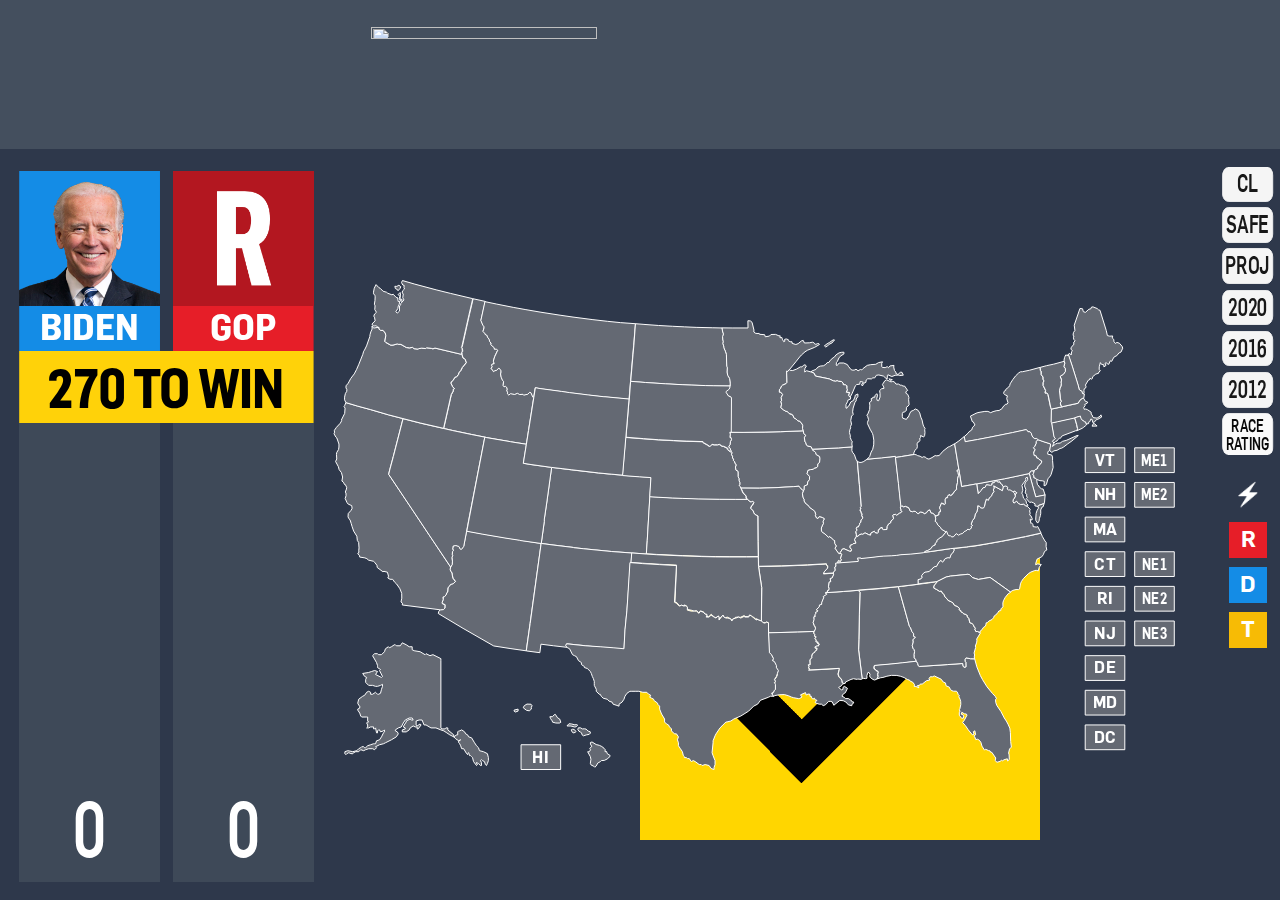
==== commit def144ab: "Updated for flex box" ====
--- a/electoral.html
+++ b/electoral.html
@@ -8,6 +8,7 @@
 </head>
 
 <body id="bkgdGrad" scroll="no" style="overflow: hidden;" onload="loadStart()">
+
 <div id="loadOverlay" style="background-color: rgb(26,33,44); position:absolute; top:0px; left:0px; width:100%; height:120%; z-index:2000;"></div>
 
 <div id="data" class="grayState"></div>
@@ -22,11 +23,11 @@
 <div id="demTally" onclick="selectDem()"></div>
 <div id="gopTally" onclick="selectRep()"></div>
 
-<table id="demBar" class="unselectable" onclick="selectDem()"><th id="blueTotal">0</th></table>
-<table id="gopBar" class="unselectable" onclick="selectRep()"><th id="redTotal">0</th></table>
-
-<table id="demCandidate" class="unselectable" onclick="selectDem()"></table>
-<table id="gopCandidate" class="unselectable" onclick="selectRep()"></table>
+<div id="demBar" class="unselectable" onclick="selectDem()"><div id="blueTotal">0</div></div>
+<div id="gopBar" class="unselectable" onclick="selectRep()"><div id="redTotal">0</div></div>
+
+<div id="demCandidate" class="unselectable" onclick="selectDem()"></div>
+<div id="gopCandidate" class="unselectable" onclick="selectRep()"></div>
 
 <table id="gopSurname" class="unselectable" onclick="selectRep()"><th id="redSurname">DEM</th></table>
 <table id="demSurname" class="unselectable" onclick="selectDem()"><th id="blueSurname">GOP</th></table>
@@ -37,74 +38,50 @@
 <table id="candidateCoverLeft"></table>
 <table id="candidateCoverRight"></table>
 
-<table id="tallyCoverBox"></table>
-
-<table id="pathsBox"> class="unselectable"</table>
-
 <div id="totalToWin" class="unselectable" onclick="removeSelections()"></div>
-<table id="totalToWinText" class="unselectable"><th onclick="removeSelections()"; id="centerTextSet"></th></table>
-<img src="tick.gif" id="tickGif"/>
+<table id="totalToWinText" style="height:8vh" class="unselectable"><th onclick="removeSelections()"; id="centerTextSet"></th></table>
+
+<img src="tick.gif" id="tickGif"></img>
 
 <table id="bottomBar"><th style="font-size: 56px; line-height: 90px; text-align:center; opacity: 1"></th></table>
+
 <table id="controlBar"></table>
 
-<table id="buttonBlank" class="buttonDefault unselectable">
-<th onclick="clearStates()" oncontextmenu="emptyStates()">CLEAR</th>
-</table>
-
-<table id="buttonSafe" class="buttonDefault unselectable">
-<th onclick="safeStates()" class="unselectable" oncontextmenu="safeStatesFill()" >SAFE</th>
-</table>
-
-<table id="button2024" class="buttonDefault unselectable">
-<th onclick="pres2024()" oncontextmenu="reloadPage()">PROJ</th>
-</table>
-
-<table id="button2020" class="buttonDefault unselectable"><th onclick="pres2020()">2020</th></table>
-<table id="button2016" class="buttonDefault isHidden unselectable"><th onclick="pres2016()" oncontextmenu="pres2012()">2016</th></table>
-<table id="button2012" class="buttonDefault unselectable"><th onclick="pres2012()">2012</th></table>
-
-<table id="buttonCNNratings" class="buttonDefault unselectable">
-<th style="font-size: 14px; line-height: 12px; letter-spacing: -0.5px; text-align:center;" onclick="cnnRating()">RACE RATING</th>
-</table>
-
-<table id="buttonPollsClose" class="buttonDefaultSlim isHidden unselectable">
-<th onclick="closePolls()" oncontextmenu="pollsAtSeven()">POLLS</th>
-</table>
-
-<table id="buttonSolidify" class="buttonDefaultSlim isHidden unselectable">
-<th onclick="darkenAll()" oncontextmenu="lightenAll()">DARKEN</th>
-</table>
-
-<table id="buttonFill" class="buttonDefaultSlim isHidden unselectable">
-<th onclick="fillBlue()" oncontextmenu="fillRed()">FILL</th>
-</table>
-
-<table id="buttonHighlightStates" class="buttonDefaultSlim isHidden unselectable">
-<th onclick="toggleColor()" oncontextmenu="toggleColor()">TOGGLE</th>
-</table>
-
-<table id="buttonElectoralCollege" class="buttonDefaultSlim isHidden unselectable">
-<th id="buttonElectoralCollegeText" onclick="selectElectoralCollege()"></th>
-</table>
-
-<table id="buttonShowHideColors" class="buttonDefaultSlim isHidden unselectable">
-<th id="buttonShowHideColorsText" onclick="clickShowHideColors(); setTimeout(hideMenu, 1250)" oncontextmenu="toggleColor(); setTimeout(hideMenu, 1250)">COLORS</th>
-</table>
-
-<table id="buttonShowHideStateLabel" class="buttonDefaultSlim isHidden unselectable">
-<th id="buttonShowHideStateLabelText" onclick="clickShowHideStateLabels(); setTimeout(hideMenu, 1250)" oncontextmenu="clickShowHideStateLabels(); electoralText(); setTimeout(hideMenu, 1250)" >LABELS</th>
-</table>
-
-<table id="buttonLabelText" class="buttonDefaultSlim isHidden unselectable">
-<th id="buttonLabelTextText" onclick="electoralText(); setTimeout(hideMenu, 1250)">TEXT</th>
-</table>
-
-<table id="buttonPaths" class="buttonDefaultSlim isHidden unselectable">
-<th onclick="showPaths()">PATHS</th>
-</table>
-
-<table id="buttonMenu" class="buttonDefaultSlim unselectable"><th onclick="showHideMenu()">···</th></table>
+<div id="buttonBar">
+	<span id="buttonBlank" class="buttonDefault unselectable" onclick="clearStates()" oncontextmenu="emptyStates()">CL</span>
+	<span id="buttonSafe" class="buttonDefault unselectable" onclick="safeStates()" oncontextmenu="safeStatesFill()">SAFE</span>
+	<span id="button2024" class="buttonDefault unselectable" onclick="pres2024()" oncontextmenu="reloadPage()">PROJ</span>
+	<span id="button2020" class="buttonDefault unselectable" onclick="pres2020()">2020</span>
+	<span id="button2016" class="buttonDefault unselectable" onclick="pres2016()" oncontextmenu="pres2012()">2016</span>
+	<span id="button2012" class="buttonDefault unselectable" onclick="pres2012()">2012</span>
+	<span id="buttonCNNratings" class="buttonDefaultSlim unselectable" onclick="cnnRating(); centerText()">RACE<br>RATING</span>
+	<span id="buttonPaths" class="buttonDefaultSlim unselectable" onclick="showPaths()">PATHS</span>
+	<span id="buttonFiller" class="buttonDefaultSlim"></span>
+	<span id="buttonShowHideStateLabel" class="buttonDefaultSlim unselectable" onclick="clickShowHideStateLabels()">LABELS<br>ON/OFF</span>
+	<span id="buttonLabelText" class="buttonDefaultSlim unselectable" onclick="electoralText()">LABEL<br>TEXT</span>
+	<span id="buttonFiller" class="buttonDefaultSlim"></span>
+	<span id="buttonSolidify" class="buttonDefaultSlim unselectable" onclick="darkenAll()" oncontextmenu="lightenAll()">SOLID<br>STATES</span>
+	<span id="buttonFill" class="buttonDefaultSlim unselectable" onclick="fillBlue()" oncontextmenu="fillRed()">FILL<br>STATES</span>
+	<span id="buttonFiller" class="buttonDefaultSlim"></span>
+	<span id="buttonShowHideColors" class="buttonDefaultSlim unselectable" onclick="clickShowHideColors()">SHOW<br>COLORS</span>
+	<span id="buttonHighlightStates" class="buttonDefaultSlim unselectable" onclick="toggleColor()" oncontextmenu="toggleColor()">TOGGLE<br>COLORS</span>
+	<span id="buttonFiller" class="buttonDefaultSlim"></span>
+	<span id="buttonElectoralCollege" class="buttonDefaultSlim unselectable" onclick="selectElectoralCollege(); resetButtonBar()">ELEC<br>VOTES</span>
+	<span id="buttonFiller" class="buttonDefaultSlim"></span>	
+	<span id="pollsHeading" class="buttonDefaultSlim">POLLS</span>
+	<span id="buttonPollsClose" class="buttonDefaultSlim buttonPolls unselectable" onclick="closePolls()">CLOSE</span>
+	<span id="pollsAtSeven" class="buttonDefaultSlim buttonPolls unselectable" onclick="pollsAtSeven(); centerText()">7:00PM</span>
+	<span id="pollsAtSevenThirty" class="buttonDefaultSlim buttonPolls unselectable" onclick="pollsAtSevenThirty();centerText()">7:30PM</span>
+	<span id="pollsAtEight" class="buttonDefaultSlim buttonPolls unselectable" onclick="pollsAtEight();centerText()">8:00PM</span>
+	<span id="pollsAtEightThirty" class="buttonDefaultSlim buttonPolls unselectable" onclick="pollsAtEightThirty();centerText()">8:30PM</span>
+	<span id="pollsAtNine" class="buttonDefaultSlim buttonPolls unselectable" onclick="pollsAtNine();centerText()">9:00PM</span>
+	<span id="pollsAtTen" class="buttonDefaultSlim buttonPolls unselectable" onclick="pollsAtTen(); centerText()">10:00PM</span>
+	<span id="pollsAtEleven" class="buttonDefaultSlim buttonPolls unselectable" onclick="pollsAtEleven(); centerText()">11:00PM</span>
+	<span id="pollsAtTwelve" class="buttonDefaultSlim buttonPolls unselectable" onclick="pollsAtTwelve(); centerText()">12:00AM</span>
+	<span id="pollsAtOne" class="buttonDefaultSlim buttonPolls unselectable" onclick="pollsAtOne(); centerText()">1:00AM</span>
+	<span id="buttonFiller" class="buttonDefaultSlim"></span>
+	<span id="buttonRefresh" class="buttonDefaultSlim unselectable" onclick="reloadPage()">RELOAD</span>
+</div>
 
 <table id="buttonSelectedMagic" class="unselectable partyButton"><th>⚡</th></table>
 <table id="buttonSelectedDem" class="unselectable partyButton"><th>D</th></table>
@@ -117,43 +94,7 @@
 <table id="buttonAreaSelectedRep" class="buttonDefault unselectable" onclick="selectRep()"></table>
 <table id="buttonAreaSelectedToss" class="buttonDefault unselectable" onclick="selectToss()" oncontextmenu="toggleColor()"></table>
 
-<table id="pollsAtSeven" table-layout:fixed; class="pollButton unselectable">
-<th onclick="pollsAtSeven();centerText()"; oncontextmenu="pollsAtSeven();safeStatesFill()" >POLLS<br>7PM</th>
-</table>
-
-<table id="pollsAtSevenThirty" table-layout:fixed; class="pollButton unselectable">
-<th onclick="pollsAtSevenThirty();centerText()"; oncontextmenu="pollsAtSevenThirty();safeStatesFill()" >POLLS<br>7:30PM</th>
-</table>
-
-<table id="pollsAtEight" table-layout:fixed; class="pollButton unselectable">
-<th onclick="pollsAtEight();centerText()"; oncontextmenu="pollsAtEight();safeStatesFill()" >POLLS<br>8PM</th>
-</table>
-
-<table id="pollsAtEightThirty" table-layout:fixed; class="pollButton unselectable">
-<th onclick="pollsAtEightThirty();centerText()"; oncontextmenu="pollsAtEightThirty();safeStatesFill()" >POLLS<br>8:30PM</th>
-</table>
-
-<table id="pollsAtNine" table-layout:fixed; class="pollButton unselectable">
-<th onclick="pollsAtNine();centerText()"; oncontextmenu="pollsAtNine();safeStatesFill()" >POLLS<br>9PM</th>
-</table>
-
-<table id="pollsAtTen" table-layout:fixed; class="pollButton unselectable">
-<th onclick="pollsAtTen();centerText()"; oncontextmenu="pollsAtTen();safeStatesFill()" >POLLS<br>10PM</th>
-</table>
-
-<table id="pollsAtEleven" table-layout:fixed; class="pollButton unselectable">
-<th onclick="pollsAtEleven();centerText()"; oncontextmenu="pollsAtEleven();safeStatesFill()" >POLLS<br>11PM</th>
-</table>
-
-<table id="pollsAtTwelve" table-layout:fixed; class="pollButton unselectable">
-<th onclick="pollsAtTwelve();centerText()"; oncontextmenu="pollsAtTwelve();safeStatesFill()" >POLLS<br>12AM</th>
-</table>
-
-<table id="pollsAtOne" table-layout:fixed; class="pollButton unselectable">
-<th onclick="pollsAtOne();centerText()"; oncontextmenu="pollsAtOne();safeStatesFill()">POLLS<br>1AM</th>
-</table>
-
-<div class= "mapHolder unselectable" id="nationalMap"> <svg width="1040" height="680" viewBox="0 0 855 540">
+<svg width="0.001vw" height="80vh" viewBox="0 0 860 500" id="nationalMap">
 <g id="map">
 	<path id="AK" class="state" d="M109,385v68l1,1h3l1-1h2v2l6,5v2l3-2h1v-3l1-1h1l2-1l3,2l1,2l2,1l1,2l3,1l3,5l2,3l2,2l1,3l4,1l4,2l1,4v3l-1,3l-1,2
 		l-1-1l-1-3l-2-1l-1-1l-1,1l1,2v3h-1l-2-2l-2-1v1l1,1l-1,1l-3-4l-1-4l-1-1l-1-1h-1l-1-3l-1,1v1l-1-1l-3-5h-2l-1-3l-1-2l-1-1v-2l2-1
@@ -213,7 +154,7 @@
 		L240.8,454.8z M236.4,451l2-2.2l2.6,0.2l3.4,0.9l1.7-0.3l1.1,0.7l-1.6,1.5l-1.3,0.3l-3.9-1L236.4,451z M219.1,441.7l2.7-0.1
 		l1.9-2.1l0.9-0.2l2.3,3.5l2.1,1.2l1.2,3.3l-1.1,0.7l-1.8,0.1L225,448l-3.1-0.8l-0.5-1.4l-1.6-2.2L219.1,441.7L219.1,441.7z
 		 M192.2,432.6l1.1-2.1l2.7-1.6l4.1,0.2l1,1.4l-0.7,1.8v1.7l-2.1,1.7l-2.8-0.5L192.2,432.6z M183,436v-1l4-1v2l-3,1L183,436z
-		 M190,465v25h40v-25h-40z"/>
+		 M190,470v25h40v-25h-40z"/>
 	<path id="IA" class="state" d="M402.4,154.4h13.1l21.5-0.3l16.4-0.4l21.9-0.9l0.4,2.9l2.1,1.7l-1.5,2.5l0.7,4.2l0.7,0.5l0.8,2.8l1.4,0.9l3.3,0.7
 		l1.2,2.5l-0.1,0.6l2.6,1.7l0.9,1.1l0.5,1.9l3.4,1.9l0.4,2.2l-0.4,3.9l-1.7,1.4l-0.2,2.8l-1.6,1.3l-1.9,0.4l-0.8,1l-2.9,0.3
 		l-2.7,0.9l-0.8,3.3l2.5,2.7l-0.1,3.3l-1.8,2.3l-0.2,2.8l-3.2,1.3l-0.2,4.2l-0.6,0.3l-0.9-0.1l-3-3.1l-0.7-1.1l-5.3,0.4l-16.9,1
@@ -450,7 +391,7 @@
 	<text transform="matrix(1.0 0 0 1.0 370 255)" class="t0 st6 t1" id="TEXT-KS">KS</text>
 	<text transform="matrix(1.0 0 0 1.0 580 268)" class="t0 st6 t1" id="TEXT-KY">KY</text>
 	<text transform="matrix(0.8 0 0 0.9 465 405)" class="t0 st6 t1" id="TEXT-LA">LA</text>
-	<text transform="matrix(1.0 0 0 1.0 767  75)" class="t0 st6 t1" id="TEXT-ME">ME</text>
+	<text transform="matrix(0.9 0 0 0.9 767  75)" class="t0 st6 t1" id="TEXT-ME">ME</text>
 	<text transform="matrix(1.0 0 0 1.0 565 160)" class="t0 st6 t1" id="TEXT-MI">MI</text>
 	<text transform="matrix(1.0 0 0 1.0 425 110)" class="t0 st6 t1" id="TEXT-MN">MN</text>
 	<text transform="matrix(1.0 0 0 1.0 460 260)" class="t0 st6 t1" id="TEXT-MO">MO</text>
@@ -477,7 +418,7 @@
 	<text transform="matrix(0.7 0 0 0.7 632 242)" class="t0 st6 t1" id="TEXT-WV">WV</text>
 	<text transform="matrix(1.0 0 0 1.0 245 160)" class="t0 st6 t1" id="TEXT-WY">WY</text>
 
-	<text transform="matrix(1.0 0 0 1.0 210 483)" class="t0 t2" id="TEXT-HI">HI</text>
+	<text transform="matrix(1.0 0 0 1.0 210 488)" class="t0 t2" id="TEXT-HI">HI</text>
 
 	<text transform="matrix(1.0 0 0 1.0 780 188)" class="t0 t2" id="TEXT-VT">VT</text>
 	<text transform="matrix(1.0 0 0 1.0 780 223)" class="t0 t2" id="TEXT-NH">NH</text>
@@ -495,16 +436,22 @@
 	<text transform="matrix(0.8 0 0 1.0 830 293)" class="t0 t2" id="TEXT-NE1">NE1</text>
 	<text transform="matrix(0.8 0 0 1.0 830 328)" class="t0 t2" id="TEXT-NE2">NE2</text>
 	<text transform="matrix(0.8 0 0 1.0 830 363)" class="t0 t2" id="TEXT-NE3">NE3</text>
-
-</g></svg></div>
+</g></svg>
+
+<div id="pathsBox">
+	<span id="pathsBoxTitle" class="unselectable">PATHS TO WIN: </span>
+	<span id="pathsBoxDem" class="unselectable"></span>
+	<span id="pathsBoxGop" class="unselectable"></span>
+	<span id="pathsBoxTie" class="unselectable"></span>
+</div>
+
 
 <table id="headingBox" class="unselectable" table-layout:fixed;>        
-<th onclick="coverShow()" class="unselectable" id="testingBoxText">‏‎</th>
+<th onclick="coverShow()" class="unselectable" id="testingBoxText">‏‎TESTING123</th>
 </table>
 
 <img src="assets/images/logo.png" id="logoImg" class="unselectable" onclick="coverImage()" style="width: 64px; height: 36px">
-<img src="assets/images/newLogo.svg" id="newHeadingLogo" class="unselectable" onclick="coverHide()">
-
+<img src="assets/images/newLogo.png" id="newHeadingLogo" class="unselectable" onclick="coverHide()">
 </body>
 
 <script type="text/javascript" src="presets.js"></script>
--- a/electoral.css
+++ b/electoral.css
@@ -10,11 +10,7 @@
 @font-face {font-family:FlamaBasic; src: url("assets/fonts/Flama-Basic.otf")}
 @font-face {font-family:FlamaBook; src: url("assets/fonts/Flama-Book.otf")}
 
-html {
-   	font-family: CNNMedium, sans-serif;
-	font-variant-numeric: tabular-nums;
-	cursor: pointer;
-}
+html {font-variant-numeric: tabular-nums; cursor: pointer; -webkit-text-size-adjust: none;}
 
 .unselectable {
 	-o-user-select: none; -webkit-user-select: none;
@@ -22,26 +18,26 @@
 	-moz-user-select: none; -ms-user-select: none;
 }
 
-#bkgdGrad {background-color: rgb(46,56,75);}
-
 .svgText {pointer-events: auto;}
 
 #nationalMap {
-	position: absolute; display: inline-block; justify-content: center;
-  	top: 23.5%; right: 5.5%; margin-top: 0%;
-	opacity: 1; transition: 0.5s;
+	position: fixed;
+  	top: 18.5vh; left: 26vw;
+	height: 80wh; width: 66.5vw;
 	border: 0px solid white;
-}
-
-#nationalMap.paths {margin-top: 2%;}
-
-#testingBox {	
-	text-align: left;
-	width: 520px;
-	font-size: 48px;
-	letter-spacing: -1.5px;
-	color: #fff;
-	cursor:none;
+	transition: 0.5s; transition-delay: 0.3s;
+}
+
+#nationalMap.paths {
+	position: fixed;
+  	top: 18.5vh; left: 26vw;
+	height: 80wh; width: 66.5vw;
+	border: 0px solid white;
+	transition: 0.5s;
+}
+
+#nationalMap.paths ~ #pathsBox {
+	opacity: 1;
 }
 
 .st0 {
@@ -58,42 +54,29 @@
 .blueState {fill: var(--blueStateColor); stroke: #fff; stroke-width: 1px;}
 .yellowState {fill: var(--yellowStateColor); stroke: #fff; stroke-width: 1px;}
 .pollsClosed {fill: var(--pollsClosedColor); stroke: #fff; stroke-width: 1px;}
-
 .stateBox {fill: transparent; stroke: rgb(46,56,75); stroke-width: 1.25px;}
 
-#totals {
-	table-layout: fixed; text-align: center;
-	cursor: none;
-	color: white;
-	position: fixed;
-  	left: 50px; top: 250px;		
-}
+#bkgdGrad {background-color: rgb(46,56,75);}
 
 #headingBox {
+	position: fixed;
+  	left: 0vw; top: 0vh;
+	width: 100vw; height: 16.5vh;
+
 	font-family: SemiBold, sans-serif;
-	table-layout: fixed;
-	color: rgb(0,0,0,0);
-	border-collapse: collapse;
-	position: fixed;
-  	left: 0px;
-  	top: 0px;
-	width: 0%;
-	height: 17%;
-	font-size: 24px;
-	text-align: left;
-	text-indent: 50px;
+	font-size: 2vh; color: rgb(0,0,0,0);
+	text-align: left; text-indent: 50px;
 	background-color: rgb(68,79,94);
 	transition: height 0.7s;
 }
 
 #longPressDataBox {
+	position: fixed; table-layout: fixed;
+  	top: 19vh; right: 6vw; 
+	width: 10vw; height: 6vh;
 	font-family:'FlamaSemibold';
-	table-layout: fixed; position: fixed;
-	border-collapse: collapse;
-  	right: 90px; top: 170px;
-	width: 10%; height: 6%;
-	font-size: 42px;
-	line-height: 48px; letter-spacing: -0.5px;
+	font-size: 5vh; line-height: 5vh;
+	letter-spacing: -0.5px;
 	text-align: center; color: white;
 	opacity: 0; border-radius: 4px;
 }
@@ -101,195 +84,164 @@
 #longPressDataBox.animated {background-color: rgba(73,81,95,0.6); opacity: 1;}
 
 #pathsBox {
-	font-family:'FlamaSemibold';
-	table-layout: fixed; position: fixed;
-	border-collapse: collapse;
-  	left: 385px; top: 178px;
-	width: 1025px; height: 6%;
-	font-size: 42px;
-	line-height: 48px; letter-spacing: -0.5px;
-	text-align: center; color: white;
-	background-color: red;
-	opacity: 0; border-radius: 4px;
-}
-
-#demCandidate,#gopCandidate {
-	position: fixed; table-layout: fixed;
-	top: 178px;
-	width: 160px; height: 200px;
-	transition: 0.7s, background-color 0s;
+	position: fixed; flex-direction: row;
+	display: inline-flex; justify-content: center;
+  	left: 25.5vw; top: 19vh;
+	width: 66vw; height: 6vh;
+	opacity: 0; transition: 0s;
+}
+
+#pathsBoxTitle,#pathsBoxDem,#pathsBoxGop,#pathsBoxTie {
+	font-family: CondBold; font-size: 4.5vh; line-height: 6vh;
+	width: fit-content; padding: 0 1vw; flex-grow: 0;
+	color: white; background-color: rgba(255,0,0);
+	text-align: center; text-transform: uppercase;
+	overflow: hidden; white-space: nowrap;
+	border: 0.4vw solid rgb(46,56,75);
+	border-width: 0px 0.3vw 0px 0.3vw;
+}
+
+#pathsBoxTitle {order: 1; border-width: 0px 0.3vw 0 0; font-family: CondMedium; background-color: #3e4958;}
+#pathsBoxDem {order: 2; background-color: var(--blueProjectionColor);}
+#pathsBoxGop {order: 3; background-color: var(--redProjectionColor);}
+#pathsBoxTie {order: 4; background-color: rgb(100,105,115);}
+
+#demCandidate, #gopCandidate {
+	position: fixed; table-layout: fixed;
+	top: 19vh; width: 11vw; height: 20vh;
+	transition: width 0.7s, left 0.7s, top 0s, clip-path 0.7s;
 	clip-path: inset(0 0 0 0);
 }
 
-#demCandidate {background-color: var(--blueProjectionColor); left: 30px;}
-#gopCandidate {background-color: var(--redProjectionColor); left: 205px;}
+#demCandidate {background-color: var(--blueProjectionColor); left: 1.5vw;}
+#gopCandidate {background-color: var(--redProjectionColor); left: 13.5vw;}
 
 #demSurname, #gopSurname {
-	font-family: SemiBold, sans-serif;
-	position: fixed; table-layout: fixed;
-	color: #fff;
-	top: 328px; height: 50px;
-	font-size: 36px; line-height: 32px;
-	text-align: center;
-	cursor: url('assets/cursor.png'),auto;
-	transition: 0.7s, left, font-size, color, font-family, transform;
-	text-overflow: string; text-transform: uppercase;
-	background-color: rgb(255,255,255,0);
+	position: fixed; table-layout: fixed;
+	top: 33.75vh; height: 5vh;
+	font-family: SemiBold, sans-serif; text-align: center;
+	color: #fff; font-size: 4vh; line-height: 3.5vh;
+	transition: 0s;
+	text-transform: uppercase; transform-origin: left center;
 	clip-path: inset(0px -10px 0px -10px);
-	text-overflow: string; white-space: nowrap; transform-origin: center;
-}
-
-#demSurname {left: 40px;}
-#gopSurname {left: 215px;}
+}
+
+#demSurname {left: 2vw;}
+#gopSurname {left: 14vw;}
 
 #candidateCoverLeft, #candidateCoverRight {
-	table-layout: fixed; position: fixed;
-	top: 178px; height: 200px;
+	position: fixed; table-layout: fixed;
+	top: 19vh; height: 20vh;
 	background-color: #2e384b;
 	opacity: 0;
 }
 
-#candidateCoverLeft {left: 0px; width: 30px;}
-#candidateCoverRight {left: 365px; width: 60px;}
+#candidateCoverLeft {left: 0vw; width: 1.5vw;}
+#candidateCoverRight {left: 25vw; width: 2vw;}
 
 #demTally, #gopTally {
 	table-layout: fixed; position: fixed;
-	height: 475px; top: 448px; width: 160px;
+	top: 47vh; width: 11vw; height: 51vh;
 	clip-path: inset(100% 0% 0% 0%);
-	transition: 1s, filter 0s;
+	transition: clip-path 1s, filter 0s, background-color 0s;
 	filter: brightness(60%);
 }
 
-#tallyCoverBox {
-	table-layout: fixed; position: fixed;
-	left: 30px; top: 923px;
-	width: 335px; height: 20px;
-	background-color: #2e384b;
-	opacity: 1;
-}
-
-#demTally {background-color: var(--blueProjectionColor); left: 30px;}
-#gopTally {background-color: var(--redProjectionColor); left: 205px;}
+#demTally {background-color: var(--blueProjectionColor); left: 1.5vw;}
+#gopTally {background-color: var(--redProjectionColor); left: 13.5vw;}
 
 #demBar, #gopBar {
 	position: fixed; table-layout: fixed;
 	text-align: center;
 	font-family: FlamaMedium;
-	top: 843px; width: 160px;
-	height: 64px; line-height: 75px;
-	font-size: 80px; color: #fff;
+	width: 11vw; height: 10vh;
+	font-size: 6vw; line-height: 100%;
+	color: #fff; letter-spacing: -0.02vw;
 	transform: scaleX(0.72);
-	transition: top 1s, margin-top 0.5s;
-	letter-spacing: -0.5px;
-}
-
-#demBar {left: 30px;}
-#gopBar {left: 205px;}
+	transition: top 1s;
+}
+
+#demBar {left: 1.5vw; top: 88vh}
+#gopBar {left: 13.5vw; top: 88vh}
 
 #tickGif {
-	position: fixed; opacity: 0;
-  	top: 999px; width: 120px; left: 137.5px;
-	transition-duration: 0.5s, 0.3s, 0.5s;
-	transition-delay: 0.5s, 0s, 0.2s;
-	transition-property: top, opacity, left;
-}
-
-#demBar.aboveBar,#gopBar.aboveBar {margin-top: 0px;}
-#demBar.belowBar,#gopBar.belowBar {margin-top: 90px;}
-
-#demTally.isWinner ~ #demImg {clip-path: inset(0 32.5px 0 32.5px); height: 200px; left: -2.5px;}
-#demTally.isWinner ~ #gopImg {clip-path: inset(0 150px 0 150px); height: 150px; left: 215px;}
-
-#demTally.isWinner ~ #demCandidate,#gopTally.isWinner ~ #gopCandidate {width: 335px; left: 30px;}
-
-#demTally.isWinner ~ #gopCandidate {width: 0; left: 365px;}
-#gopTally.isWinner ~ #demCandidate {width: 0; left: 30px;}
-
-#gopTally.isWinner ~ #gopImg {clip-path: inset(0 32.5px 0 32.5px); height: 200px; left: -2.5px;}
-#gopTally.isWinner ~ #demImg {clip-path: inset(0 150px 0 150px); height: 150px; left: -120px;}
-
-#demTally.notWinner ~ #demBar {top: var(--blueValTopVal)}
-#gopTally.notWinner ~ #gopBar {top: var(--redValTopVal)}
-
-#demTally.isWinner ~ #demSurname {clip-path:inset(0% -97.5px 0% -97.5px); margin-left: 80px; opacity: 0;}
-#demTally.isWinner ~ #gopSurname {clip-path:inset(0% 50% 0% 50%); margin-left: 80px;}
-
-#gopTally.isWinner ~ #demSurname {clip-path:inset(0% 50% 0% 50%); margin-left: -80px;}
-#gopTally.isWinner ~ #gopSurname {clip-path:inset(0% -97.5px 0% -97.5px); margin-left: -80px; opacity: 0;}
-
-#demTally.isWinner~#demBar, #gopTally.isWinner~#gopBar {top:368px;clip-path:inset(0 0 0 0);}
-
-#demTally.isWinner~#tickGif {top: 811px; left: 50px; opacity: 1;}
-#gopTally.isWinner~#tickGif {top: 811px; left: 225px; opacity: 1;}
+	position: fixed; opacity: 1;
+  	top: 60vh; left: 50vw;
+}
+
+
+#demTally.isWinner ~ #demImg {height: 20vh; width: 23vw; left: 1.5vw;}
+#demTally.isWinner ~ #gopImg {height: 15vh; width: 0vw; left: 24.5vw;}
+
+#gopTally.isWinner ~ #gopImg {height: 20vh; width: 23vw; left: 1.5vw;}
+#gopTally.isWinner ~ #demImg {height: 15vh; width: 0vw; left: 1.5vw;}
+
+#demTally.isWinner ~ #demCandidate {width: 23vw; left: 1.5vw;}
+#demTally.isWinner ~ #gopCandidate {width: 0; left: 24.5vw;}
+#gopTally.isWinner ~ #gopCandidate {width: 23vw; left: 1.5vw;}
+#gopTally.isWinner ~ #demCandidate {width: 0; left: 1.5vw;}
+
+#demTally.isWinner ~ #demSurname {margin-left: 5.5vw; opacity: 0;}
+#gopTally.isWinner ~ #gopSurname {margin-left: -5.5vw; opacity: 0;}
+#demTally.isWinner ~ #gopSurname {clip-path:inset(0 50% 0 50%); margin-left: 5.5vw;}
+#gopTally.isWinner ~ #demSurname {clip-path:inset(0 50% 0 50%); margin-left: -5.5vw;}
 
 #AK.pollsClosed~#TEXT-AK,#AL.pollsClosed~#TEXT-AL,#AR.pollsClosed~#TEXT-AR,#AZ.pollsClosed~#TEXT-AZ,#CA.pollsClosed~#TEXT-CA,#CO.pollsClosed~#TEXT-CO,#CT.pollsClosed~#TEXT-CT,#DE.pollsClosed~#TEXT-DE,#DC.pollsClosed~#TEXT-DC,#FL.pollsClosed~#TEXT-FL,#GA.pollsClosed~#TEXT-GA,#HI.pollsClosed~#TEXT-HI,#IA.pollsClosed~#TEXT-IA,#ID.pollsClosed~#TEXT-ID,#IL.pollsClosed~#TEXT-IL,#IN.pollsClosed~#TEXT-IN,#KS.pollsClosed~#TEXT-KS,#KY.pollsClosed~#TEXT-KY,#LA.pollsClosed~#TEXT-LA,#MA.pollsClosed~#TEXT-MA,#MD.pollsClosed~#TEXT-MD,#ME.pollsClosed~#TEXT-ME,#ME.pollsClosed~#TEXT-ME1,#ME.pollsClosed~#TEXT-ME2,#MI.pollsClosed~#TEXT-MI,#MN.pollsClosed~#TEXT-MN,#MO.pollsClosed~#TEXT-MO,#MS.pollsClosed~#TEXT-MS,#MT.pollsClosed~#TEXT-MT,#NC.pollsClosed~#TEXT-NC,#ND.pollsClosed~#TEXT-ND,#NE.pollsClosed~#TEXT-NE,#NE1.pollsClosed~#TEXT-NE1,#NE2.pollsClosed~#TEXT-NE2,#NE3.pollsClosed~#TEXT-NE3,#NH.pollsClosed~#TEXT-NH,#NJ.pollsClosed~#TEXT-NJ,#NM.pollsClosed~#TEXT-NM,#NV.pollsClosed~#TEXT-NV,#NY.pollsClosed~#TEXT-NY,#OH.pollsClosed~#TEXT-OH,#OK.pollsClosed~#TEXT-OK,#OR.pollsClosed~#TEXT-OR,#PA.pollsClosed~#TEXT-PA,#RI.pollsClosed~#TEXT-RI,#SC.pollsClosed~#TEXT-SC,#SD.pollsClosed~#TEXT-SD,#TN.pollsClosed~#TEXT-TN,#TX.pollsClosed~#TEXT-TX,#UT.pollsClosed~#TEXT-UT,#VA.pollsClosed~#TEXT-VA,#VT.pollsClosed~#TEXT-VT,#WA.pollsClosed~#TEXT-WA,#WI.pollsClosed~#TEXT-WI,#WV.pollsClosed~#TEXT-WV,#WY.pollsClosed~#TEXT-WY{opacity:0.2; font-family:'FlamaMedium';}
 
+#ME1.pollsClosed,#ME2.pollsClosed,#NE1.pollsClosed,#NE2.pollsClosed,#NE3.pollsClosed{opacity: 0.5;}
+
+
 #totalToWin {
-	table-layout: fixed;
-	text-align: center;
-	border-collapse: collapse;
-	position: fixed;
-  	left: 30px;
-  	top: 378px;
-	width: 335px;
-	height: 70px;
+	position: fixed;
+  	top: 39vh; left: 1.5vw;
+	height: 8vh; width: 23vw;
 	background-color: rgb(255,210,9);
 	clip-path: inset(0 0 0 0);
-	transition: 0.5s, clip-path 1s, background-color, font-size;
+	transition: 0.5s, clip-path 1s, top 0s, background-color, font-size;
 }
 
 #totalToWinText {
-	font-family: CondMedium;
-	table-layout: fixed;
-	text-align: center;
-	border-collapse: collapse;
-	position: fixed;
-  	left: 30px;
-  	top: 375px;
-	height: 64px;
-	color: black;
-	font-size: 64px;
-	line-height: 60px;
-	opacity: 1;
-	clip-path: inset(0% 0 0 0);
+	position: fixed;
+  	top: 39vh; left: 2vw;
+	height: 8vh; line-height: 10%;
+	min-height: 8vh; max-height: 8vh;
+
+	font-family: SemiBold; text-align: center;
+	font-size: 5vw; letter-spacing: -0.05vw;
+	color: black; background-color: rgba(255,0,0,0);
+	clip-path: inset(-100% 0 0 0);
+
 	transition: 0.5s, left,transform,font-size,color,background-color 0s;
-	text-overflow: string;
-    	white-space: nowrap;
-}
-
-#totalToWinText.anim {
-  animation-duration: 0.5s;
-  animation-name: totalToWinTextAnim;
-}
-
-#totalToWinText.animAlt {
-  animation-duration: 1s;
-  animation-name: totalToWinTextAnimAltTwo;
-}
+	white-space: nowrap; transform-origin: left;
+}
+
+@media only screen and (max-width: 1520px) {
+  #totalToWinText {font-size: 6vh; line-height: 6vh}}
+
+@media only screen and (min-width: 1520px) {
+  #totalToWinText {font-size: 7.5vh; line-height: 7.5vh}}
+
+#totalToWinText.anim {animation-duration: 0.7s; animation-name: totalToWinTextAnim;}
 
 #tallyBackgroundLeft, #tallyBackgroundRight {
-	table-layout: fixed;
-	position: fixed;
-	top: 448px;
-	width: 160px;
-	height: 475px;
+	position: fixed; table-layout: fixed;
+	top: 47vh; width: 11vw; height: 51vh;
 	background-color: #3e4958;
-}
-
-#tallyBackgroundLeft{left:30px}
-#tallyBackgroundRight{left:205px}
+	transition: 0s;
+}
+
+#tallyBackgroundLeft{left:1.5vw}
+#tallyBackgroundRight{left:13.5vw}
 
 #demImg, #gopImg {
 	position: fixed;
-	top: 178.5px;
-	height: 150px;
-	opacity: 1;
-	transition: 0.7s;
-	clip-path: inset(0 70px 0 70px);
-}
-
-#demImg {left: -40px;}
-#gopImg {left: 135px;}
+	top: 19vh; height: 15vh; width: 11vw;
+	transition: 0.7s, top 0s;
+	object-fit: cover;
+}
+
+#demImg {left: 1.5vw;}
+#gopImg {left: 13.5vw;}
 
 
 #logoImg {
@@ -310,141 +262,119 @@
 	transition: right 0.5s;
 }
 
-#bottomBar {
-	table-layout: fixed;
-	background-color: rgb(46,56,75);
-	position: fixed;
-  	bottom: 0px;
-	opacity: 0;
-  	left: 0px;
-	width: 1600px;
-	height: 64px;
+::-webkit-scrollbar {width: 0px;}
+
+#buttonBar {
+	position: fixed; flex-direction: column;
+	display: flex; justify-content: safe start;
+	top: 18.5vh; right: 0.5vw;
+	overflow: auto;
+	width: 5.75vw; height: 32vh;
+	transform:scaleX(0.7); transform-origin: right;
+	background-color: rgba(215,215,215,0);
+	border-radius: 1vh;
+	overscroll-behavior-y: none;
+	scroll-snap-type: both;
+}
+
+.buttonPoll {
+	width: 5.95vw; height: 3vh;
+	background-color: rgb(250,250,250); color: rgb(10,10,10);
+	font-family: FlamaMedium, sans-serif;
+	font-size: 2.5vh; line-height: 3vh;
+	text-align: center; justify-content: center;
+	transform-origin: left; text-transform: uppercase;
+	border: 0.1vw solid rgb(245,245,245);
+    	white-space: nowrap;
+	border-radius: 1vh; margin: 0.25vh 0 0.25vh 0;
+	cursor: pointer;
+	scroll-snap-align: start;
+	scroll-top: 0;
 }
 
 .buttonDefault {
-	font-family: FlamaBasic, sans-serif;
-	table-layout: fixed;
-	text-align: center;	
-	position: fixed;
-  	right: 9.5px;
-	width: 75px;
-	height: 32.5px;
-	font-size: 20px;
-	line-height: 16px;
-	letter-spacing: -0.5px;
-	color: rgb(10,10,10);
-	background-color: rgb(250,250,250);
-	border: 0.5px solid rgb(250,250,250);
-	border-radius: 4px;
-	transition: right 0.5s;
-	transform-origin: right center;
-	transform: scaleX(0.8);
-
+	width: 5.55vw; height: 3.75vh;
+	background-color: rgb(245,245,245); color: rgb(24,24,24);
+	font-family: FlamaMedium, sans-serif;
+	font-size: 2.75vh; line-height: 3.75vh;
+	text-align: center; justify-content: center;
+	transform-origin: left; text-transform: uppercase;
+	border: 0.1vw solid rgb(245,245,245);
+    	white-space: nowrap;
+	border-radius: 1vh; margin: 0.3vh 0 0.3vh 0;
+	cursor: pointer;
+	scroll-snap-align: start;
 }
 
 .buttonDefaultSlim {
-	font-family: FlamaBasic, sans-serif;
-	table-layout: fixed;
-	text-align: center;	
-	position: fixed;
-  	right: 9.5px;
-	width: 75px;
-	height: 27.5px;
-	font-size: 16px;
-	line-height: 14px;
-	letter-spacing: -1px;
-	color: rgb(10,10,10);
-	background-color: rgb(250,250,250);
-	border: 0.5px solid rgb(250,250,250);
-	border-radius: 4px;
-	transition: right 0.5s;
-	transform-origin: right center;
-	transform: scaleX(0.8);
-}
-
-.pollButton {
-	font-family: FlamaBook, sans-serif;
-	text-align: center; position: fixed;
-  	top: 995px; right: 0px;
-	width: 50px; height: 40px;
-	color: rgba(151,154,160,0.175);
-	font-size: 13px; line-height: 12px; letter-spacing: -0.5px;
-	transition: left 0.5s, right 0.5s, top 0.5s;
-}
-
-.pollButton:active {color: #fff}
-
-#buttonBlank {top: 170px;}
-#buttonSafe {top: 207.5px;}
-#button2024 {top: 245px;}
-#button2020 {top: 282.5px;}
-#buttonCNNratings {top: 320px;}
-
-#buttonMenu {top: 357.5px; transition: top 0.5s; font-family: FlamaSemibold; font-size: 32px;}
-
-#button2016 {top: 412.5px; right: -75px; transition: 0.5s, right 0s, opacity 0.3s;}
-#buttonPollsClose {top: 450px; right: -75px; transition: 0.5s, right 0s, opacity 0.3s;}
-#buttonSolidify {top: 482.5px; right: -75px; transition: 0.5s, right 0s, opacity 0.3s;}
-#buttonFill {top: 515px; right: -75px; transition: 0.5s, right 0s, opacity 0.3s;}
-#buttonHighlightStates {top: 547.5px; right: -75px; margin-right: -75px; transition: 0.5s, right 0s, opacity 0.3s;}
-#buttonElectoralCollege {top: 547.5px; right: -75px; transition: 0.5s, right 0s, opacity 0.3s;}
-#buttonShowHideColors {top: 580px; right: -75px; transition: 0.5s, right 0s, opacity 0.3s;}
-#buttonShowHideStateLabel {top: 612.5px; height: 25px; right: -75px; transition: 0.5s, right 0s, opacity 0.3s;}
-#buttonLabelText {top: 642.5px; height: 22.5px; right: -75px; font-size: 16px; transition: 0.5s, right 0s, opacity 0.3s;}
-#buttonPaths {top: 670px; right: -75px; font-size: 16px; transition: 0.5s, opacity 0.3s;}
-
-
-#buttonMenu.isHidden {top: 380px;}
-
-#buttonPaths.isHidden,#button2016.isHidden,#buttonPollsClose.isHidden,#buttonSolidify.isHidden,#buttonFill.isHidden,#buttonHighlightStates.isHidden,#buttonElectoralCollege.isHidden,#buttonShowHideColors.isHidden,#buttonShowHideStateLabel.isHidden,#buttonStateLabelVote.isHidden,#buttonLabelText.isHidden{top: 380px; opacity: 0; pointer-events: none; user-select: none; -moz-user-select: none; -khtml-user-select: none; -webkit-user-select: none; -o-user-select: none;}
-
-#buttonMenu:not(.isHidden)~#buttonSelectedMagic{top: 420px;}
-#buttonMenu:not(.isHidden)~#buttonSelectedRep{top: 460px;}
-#buttonMenu:not(.isHidden)~#buttonSelectedDem{top: 500px;}
-#buttonMenu:not(.isHidden)~#buttonSelectedToss{top: 540px;}
-
-#buttonMenu:not(.isHidden)~#buttonAreaSelectedMagic{top: 410px;}
-#buttonMenu:not(.isHidden)~#buttonAreaSelectedRep{top: 450px;}
-#buttonMenu:not(.isHidden)~#buttonAreaSelectedDem{top: 490px;}
-#buttonMenu:not(.isHidden)~#buttonAreaSelectedToss{top: 530px;}
-#buttonMenu:not(.isHidden)~#buttonAreaRemoveSelection{top: 575px; height: 350px;}
+	width: 5.55vw;
+	background-color: rgb(250,250,250); color: rgb(10,10,10);
+	font-family: FlamaMedium, sans-serif;
+	font-size: 2vh; line-height: 95%; letter-spacing: -0.025vh;
+	text-align: center; justify-content: center;
+	transform-origin: left; text-transform: uppercase;
+	border: 0.1vw solid rgb(245,245,245);
+    	white-space: nowrap;
+	border-radius: 1vh; margin: 0.3vh 0 0.3vh 0;
+	cursor: pointer;
+	scroll-snap-align: start;
+	height: max-content; padding: 0.5vh 0 0.5vh 0;
+}
+
+#pollsHeading {
+	width: 4.625vw; height: 2vh;
+	color: rgb(250,250,250); transform: scaleX(1.2);
+	font-family: FlamaMedium, sans-serif;
+	font-size: 2vh; background-color: rgba(0,0,0,0);
+	border: 0vw solid rgb(245,245,245);
+	text-align: center; white-space: nowrap;
+	transform-origin: left; text-transform: uppercase;
+	margin: 0.3vh 0 0.3vh 0;
+}
+
+#buttonFiller{height: 1vh; opacity: 0;}
+#buttonCNNratings {font-size: 2vh;}
+.buttonPolls {font-size: 2vh; letter-spacing: 0.025vh;}
+
+#buttonPaths.isHidden,#button2016.isHidden,#buttonPollsClose.isHidden,#buttonSolidify.isHidden,#buttonFill.isHidden,#buttonHighlightStates.isHidden,#buttonElectoralCollege.isHidden,#buttonShowHideColors.isHidden,#buttonShowHideStateLabel.isHidden,#buttonStateLabelVote.isHidden,#buttonLabelText.isHidden{top: 38vh; opacity: 0; pointer-events: none; user-select: none; -moz-user-select: none; -khtml-user-select: none; -webkit-user-select: none; -o-user-select: none;}
 
 .partyButton {
 	position: fixed; table-layout: fixed;
 	text-align: center; letter-spacing: -0.5px;
-	width: 40px; height: 30px; right: 20px;
+	width: 3vw; height: 4vh; right: 1vw;
 	opacity: 0.5;
-	font-size: 20px; line-height: 25px;
+	font-size: 2.5vh; line-height: 2.5vh;
 	font-family: FlamaSemibold; color: #fff;
 	transition: 0.5s, font-size: 0s;
 }
 
 #buttonSelectedMagic {
 	color: transparent; text-shadow: 0 0 0 #fff;
-  	top: 715px; transition: top 0.5s;
-}
-
-#buttonSelectedRep {top: 755px; background-color: var(--redProjectionColor); transition: top 0.5s;}
-#buttonSelectedDem {top: 795px; background-color: var(--blueProjectionColor); transition: top 0.5s;}
-#buttonSelectedToss {top: 835px; background-color: rgb(247,187,5); transition: top 0.5s;}
+  	top: 53vh; transition: top 0.5s;
+}
+
+#buttonSelectedRep {top: 58vh; background-color: var(--redProjectionColor); transition: top 0.5s;}
+#buttonSelectedDem {top: 63vh; background-color: var(--blueProjectionColor); transition: top 0.5s;}
+#buttonSelectedToss {top: 68vh; background-color: rgb(247,187,5); transition: top 0.5s;}
+
 
 #buttonAreaSelectedDem,#buttonAreaSelectedMagic,#buttonAreaSelectedRep,#buttonAreaSelectedToss {
 	position: fixed; table-layout: fixed;
-	width: 80px; height: 40px; right: 0px;
-	opacity: 0; color: #000;
+	width: 5vw; height: 4vh; right: 0vw;
+	opacity: 0; background-color: rgba(255,0,255,0.5);
 	transform-origin: center;
 	transform: scaleX(1);
 }
 
-#buttonAreaSelectedMagic{top:705px}
-#buttonAreaSelectedRep{top:745px}
-#buttonAreaSelectedDem{top:785px}
-#buttonAreaSelectedToss{top:825px}
+#buttonAreaSelectedMagic{top: 52.5vh;}
+#buttonAreaSelectedRep{top: 57.5vh;}
+#buttonAreaSelectedDem{top: 62.5vh;}
+#buttonAreaSelectedToss{top: 67.5vh;}
 
 #buttonAreaRemoveSelection {
 	position: fixed; table-layout: fixed;
-	width: 90px; height: 70px;
-	top: 875px; right: 0; opacity: 0;
+	width: 5vw; height: 27vh;
+	top: 73vh; right: 0; opacity: 0;
 	transition: top 0.5s, height 0.5s;
 }
 
@@ -470,33 +400,15 @@
 
 #loadOverlay{display: none;}
 
-@keyframes totalToWinTextAnimAlt {
-0% {transform: scale(1);}
-40% {transform: scale(0.7,0);}
-60% {transform: scale(0.7,0);}
-100% {transform: scale(1);}
-}
-
-@keyframes totalToWinTextAnimAltTwo {
-0% {transform: scale(1);}
-40% {transform: scale(1.4);}
-50% {transform: scale(1.4);}
-66% {transform: scale(0,0.75);}
-100% {transform: scale(1);}
-}
-
 @keyframes totalToWinTextAnim {
-0% {opacity: 1; clip-path: inset(25% 0 0 0); top: 375px; opacity: 1;}
-49.9% {opacity: 1; clip-path: inset(25% 0 75% 0); top: 428px; opacity: 0;}
-50.0% {opacity: 1; clip-path: inset(75% 0 0 0); top: 330px; opacity: 0;}
-50.1% {opacity: 1; clip-path: inset(75% 0 0 0); top: 330px; opacity: 1;}
-99.9% {opacity: 1; clip-path: inset(0% 0 0 0); top: 375px;}
-100% {opacity: 1; clip-path: inset(25% 0 0 0); top: 375px;}
-}
-
-a1{font-family: SemiBold; letter-spacing: -1px; font-size: 54px;}
+ 0.0% {clip-path: inset(0% 0 0 0); top: 39vh; opacity: 1;}
+49.9% {clip-path: inset(0% 0 100% 0); top: 46vh; opacity: 0;}
+50.1% {clip-path: inset(100% 0 0 0); top: 31vh; opacity: 1;}
+99.9% {lip-path: inset(0% 0 0 0); top: 39vh;}
+100%  {clip-path: inset(0% 0 0 0); top: 39vh;}
+}
+
 a18{font-family:SemiBold; letter-spacing: -1px; font-size: 108px; text-align: center; line-height: 100%;}
-a2{font-family: SemiBold; letter-spacing: -1px; font-size: 54px;}
 a6{font-family:CondMedium; letter-spacing: -1px; font-size: 42px;}
 
 .t0 {
